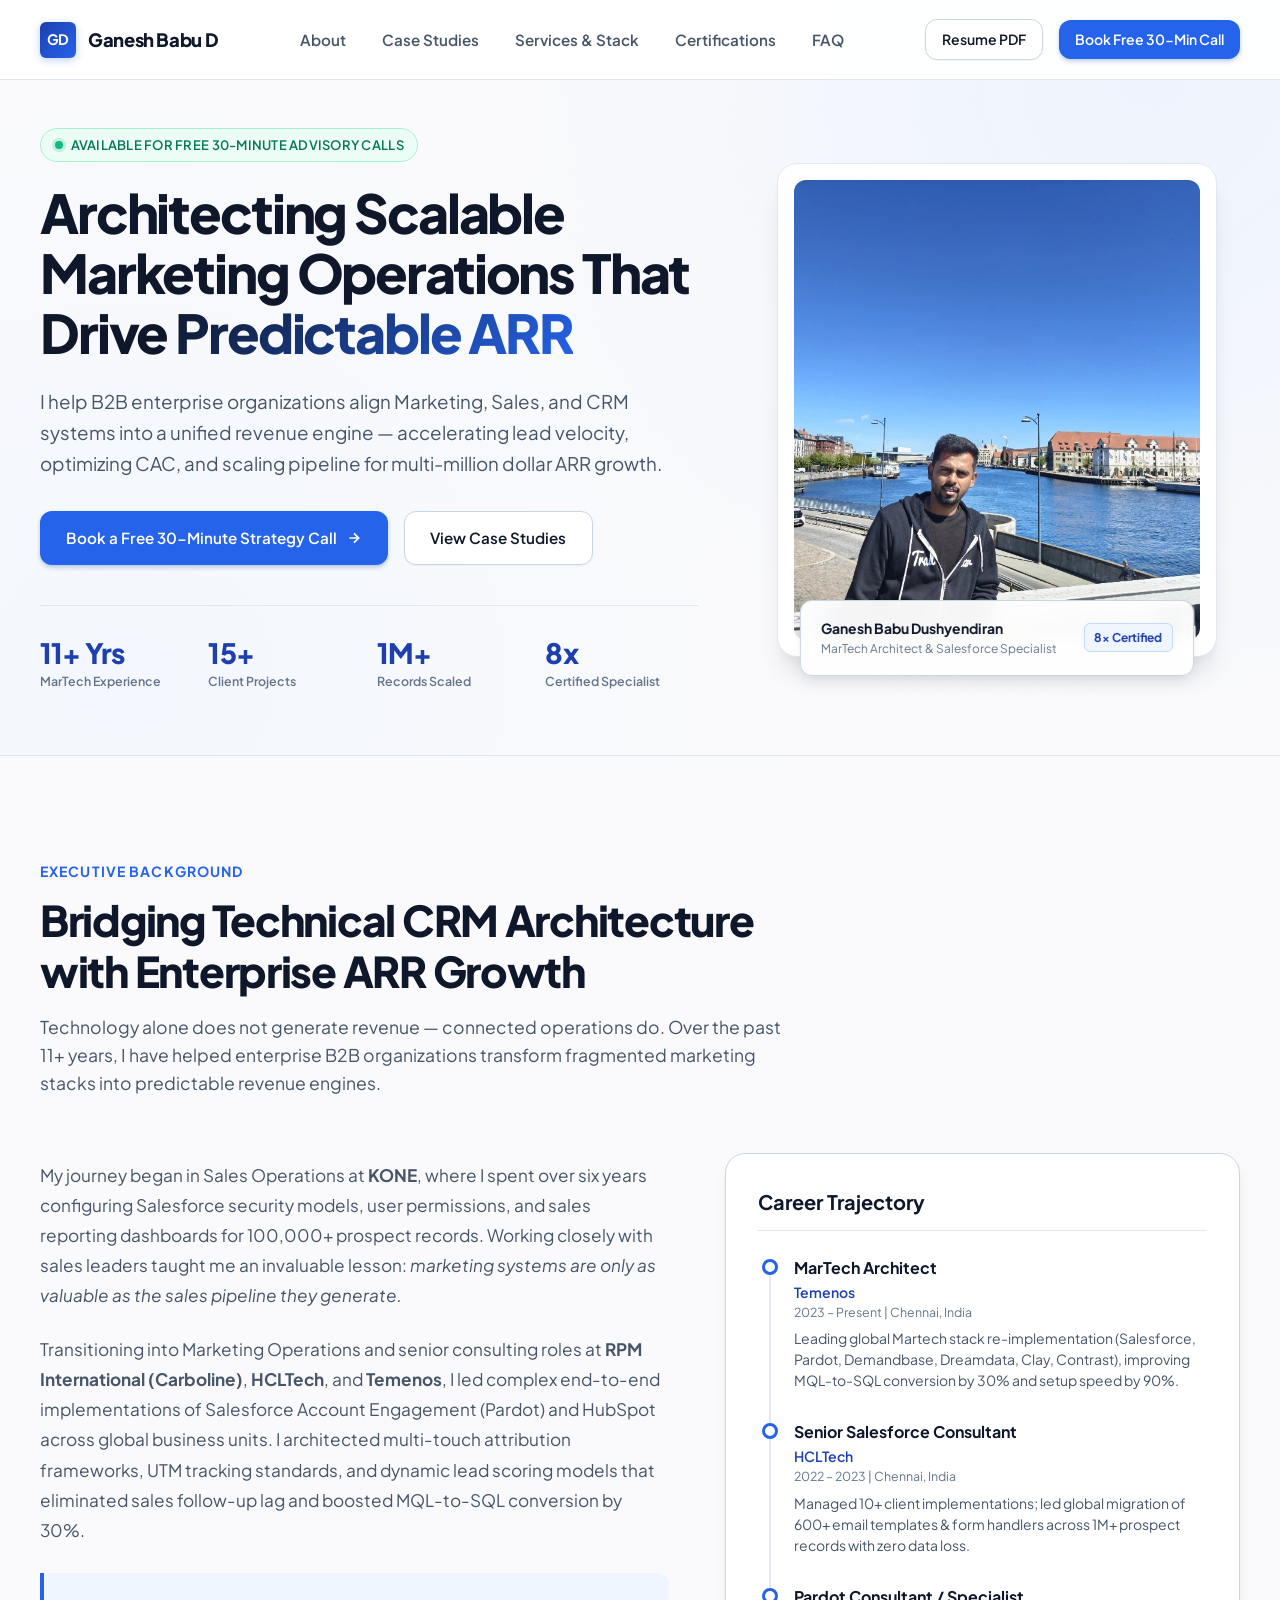
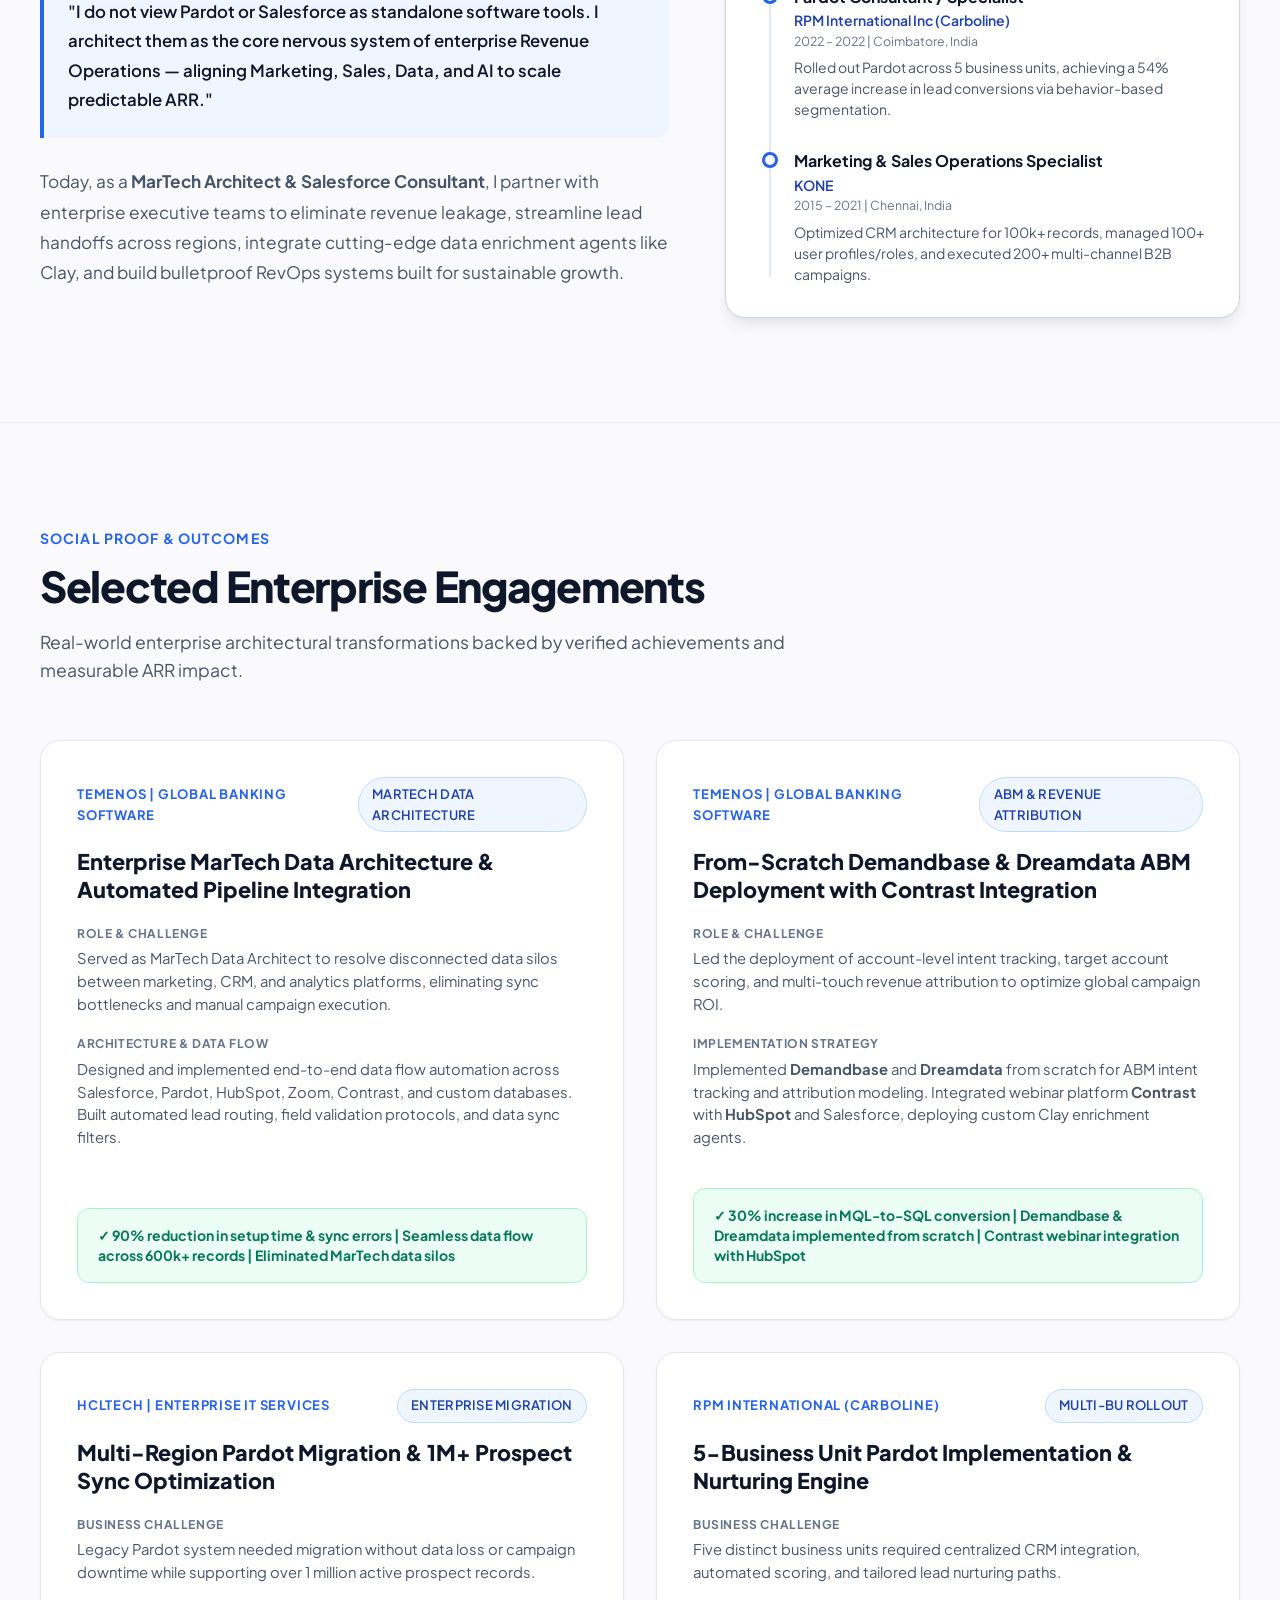
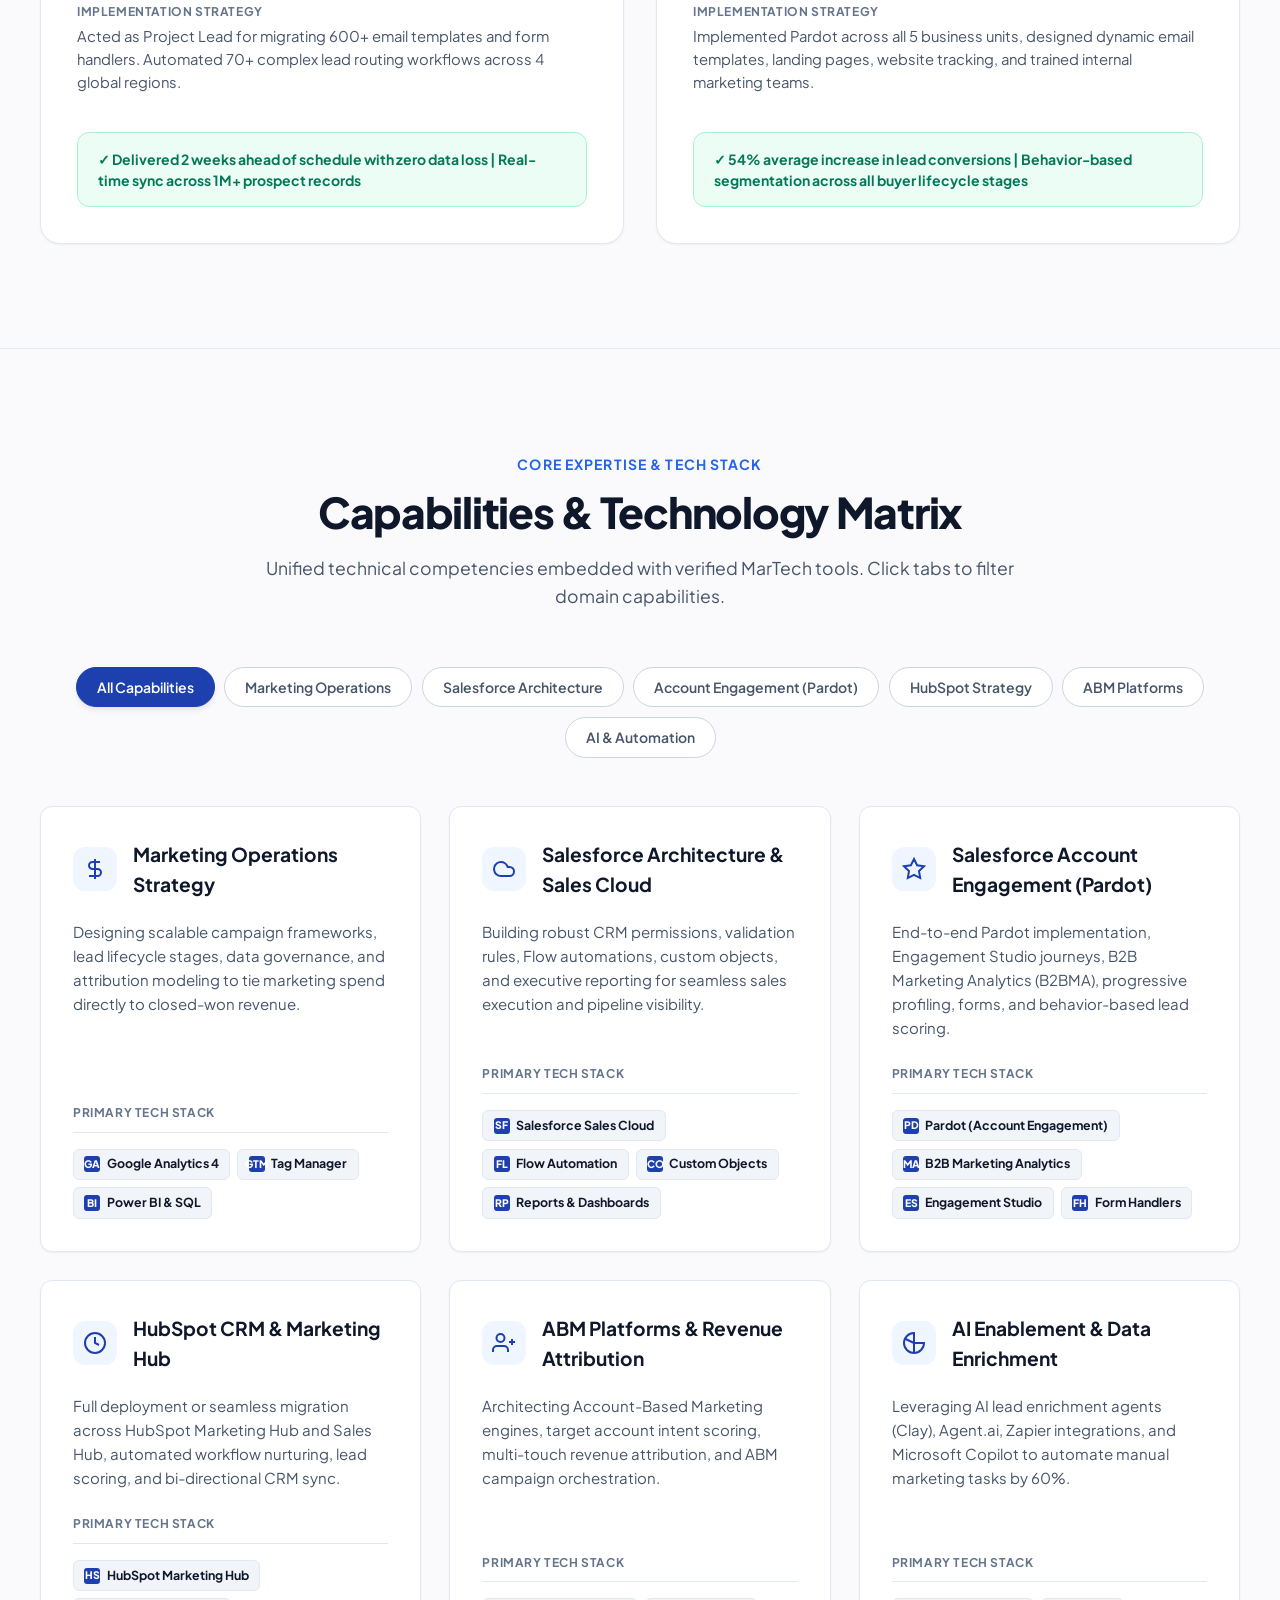
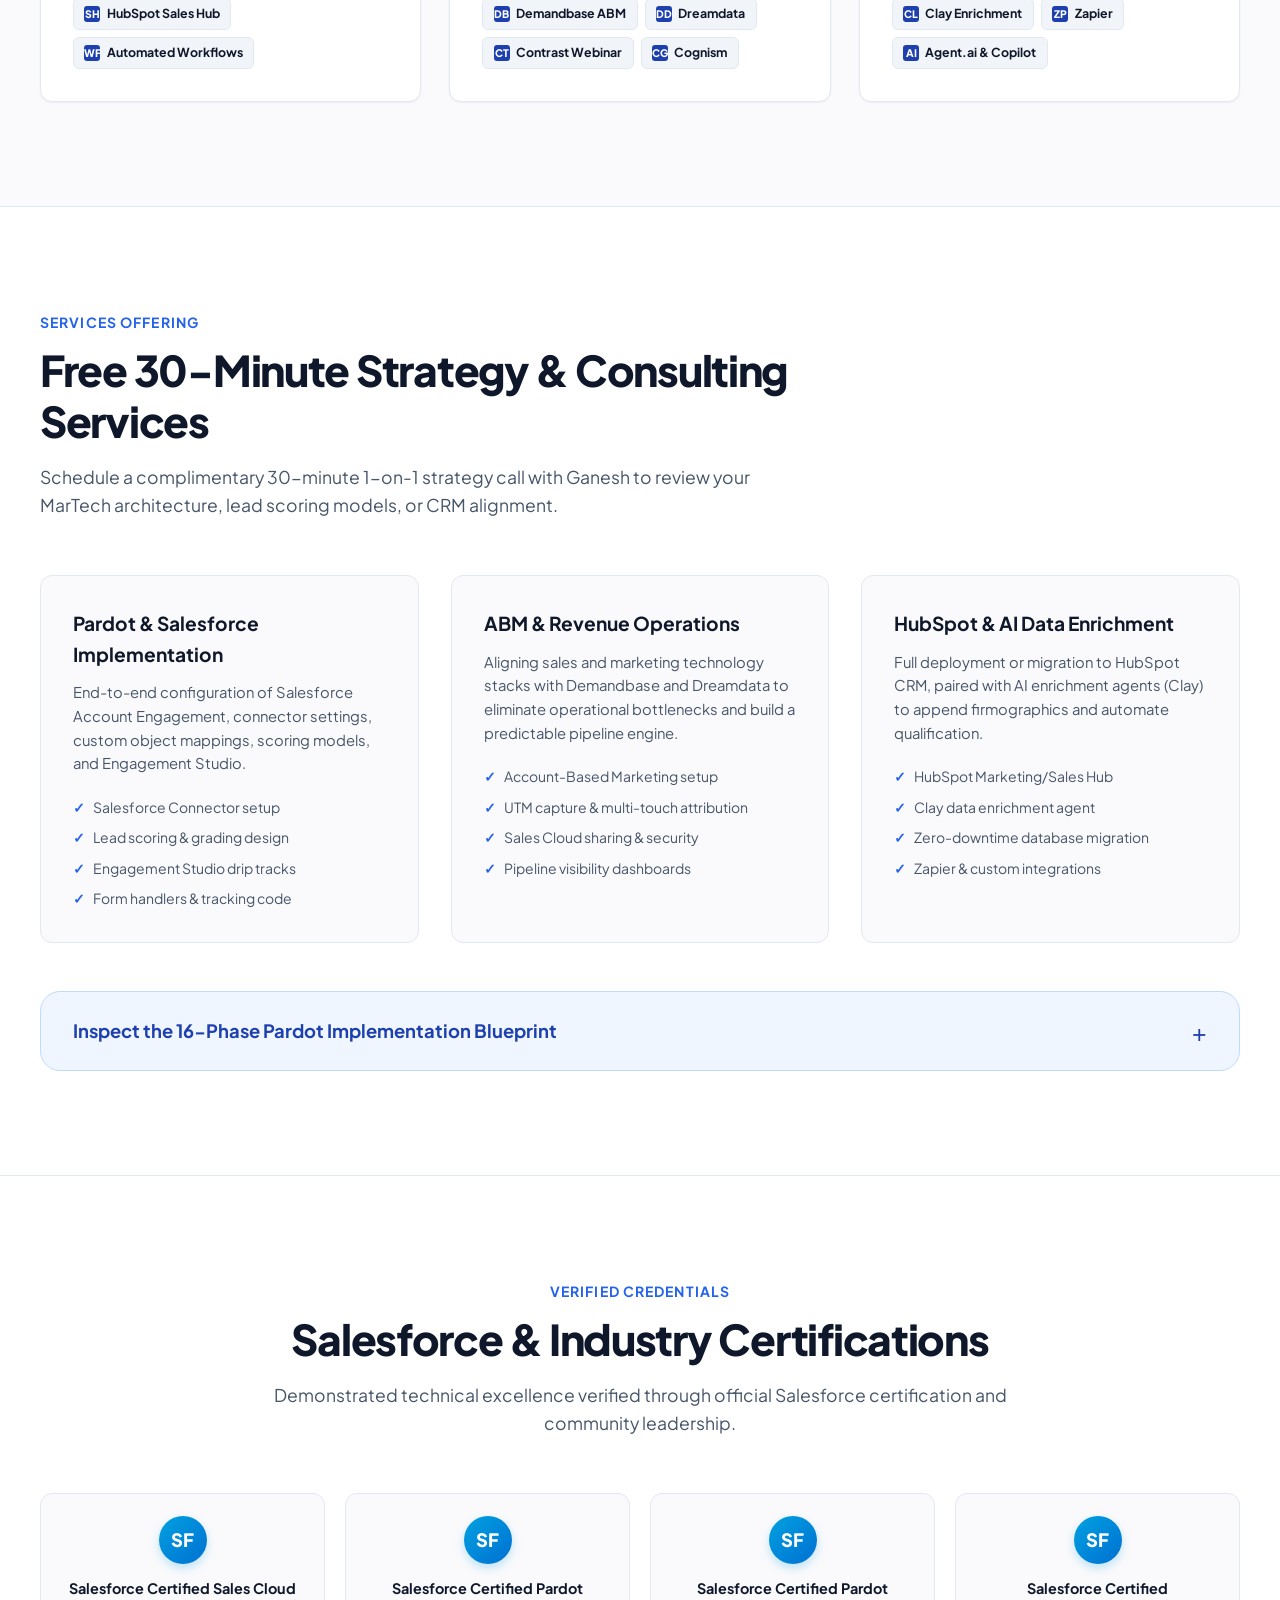
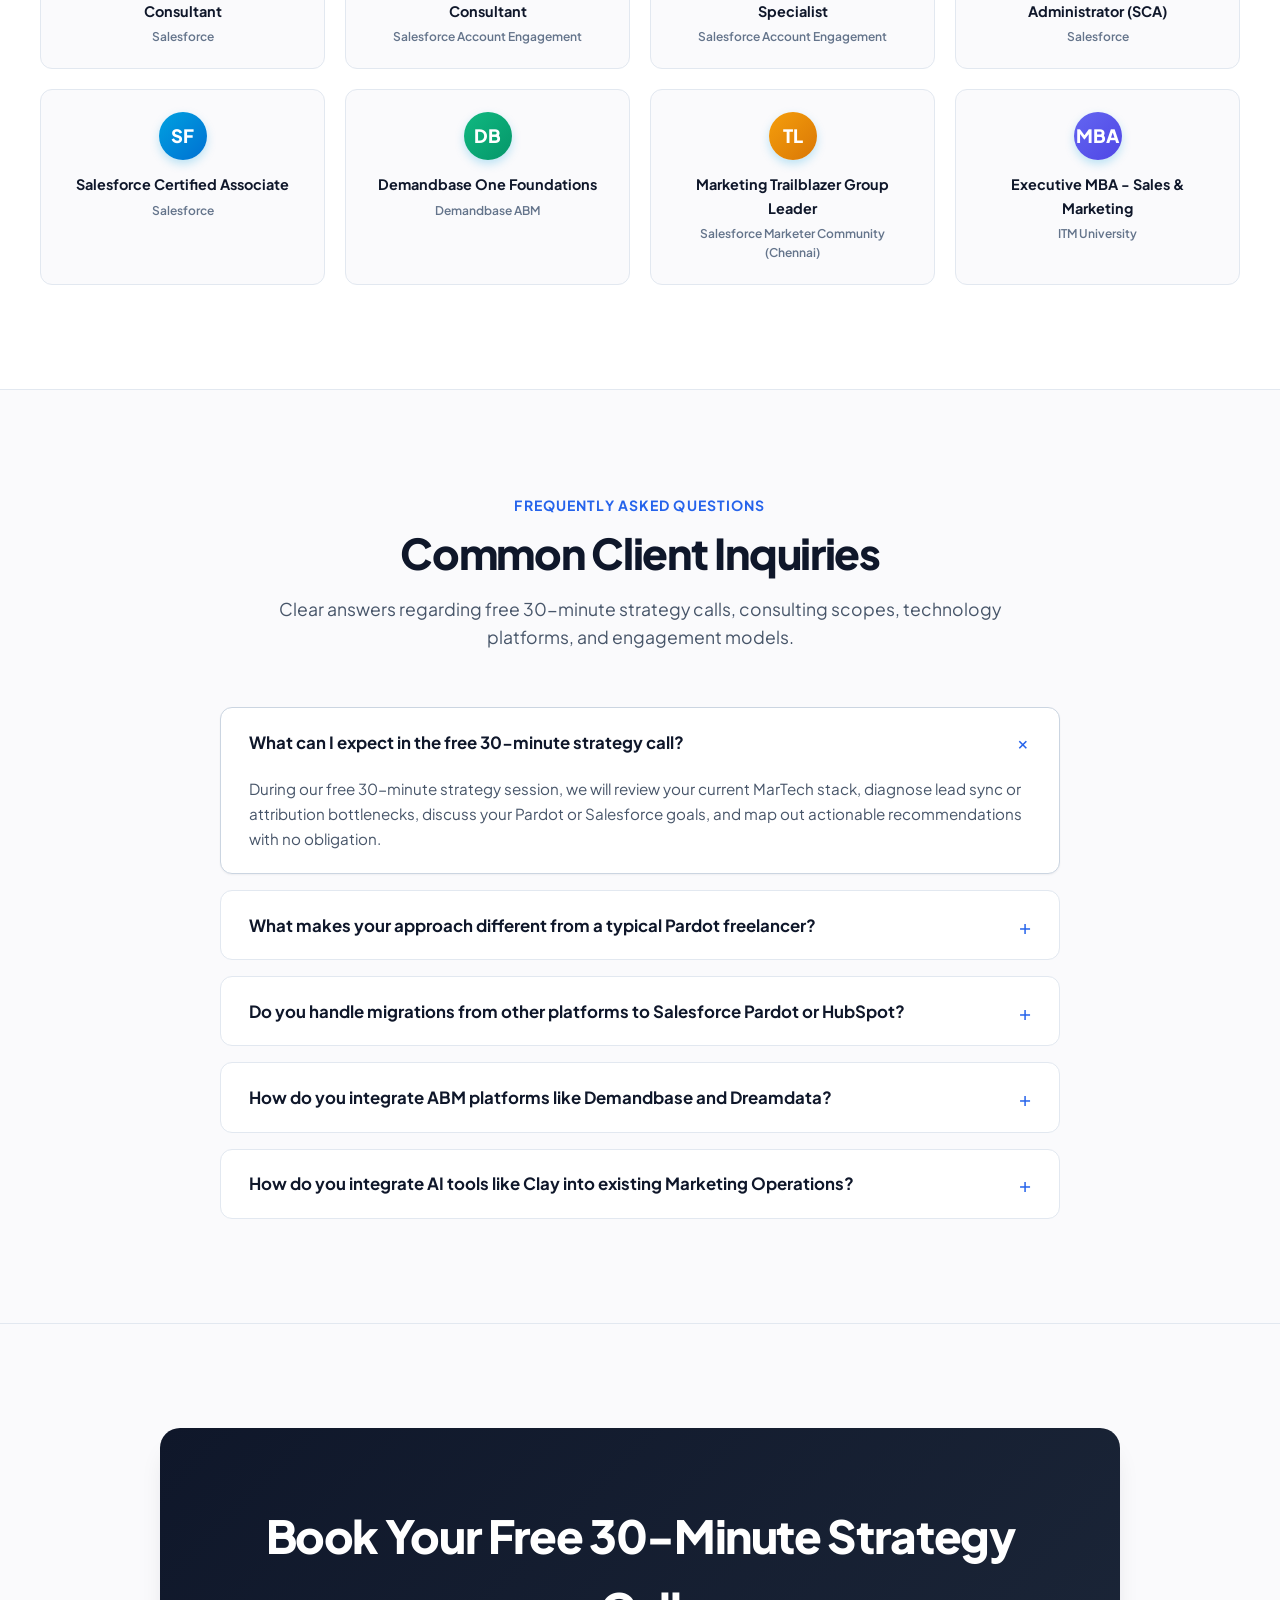
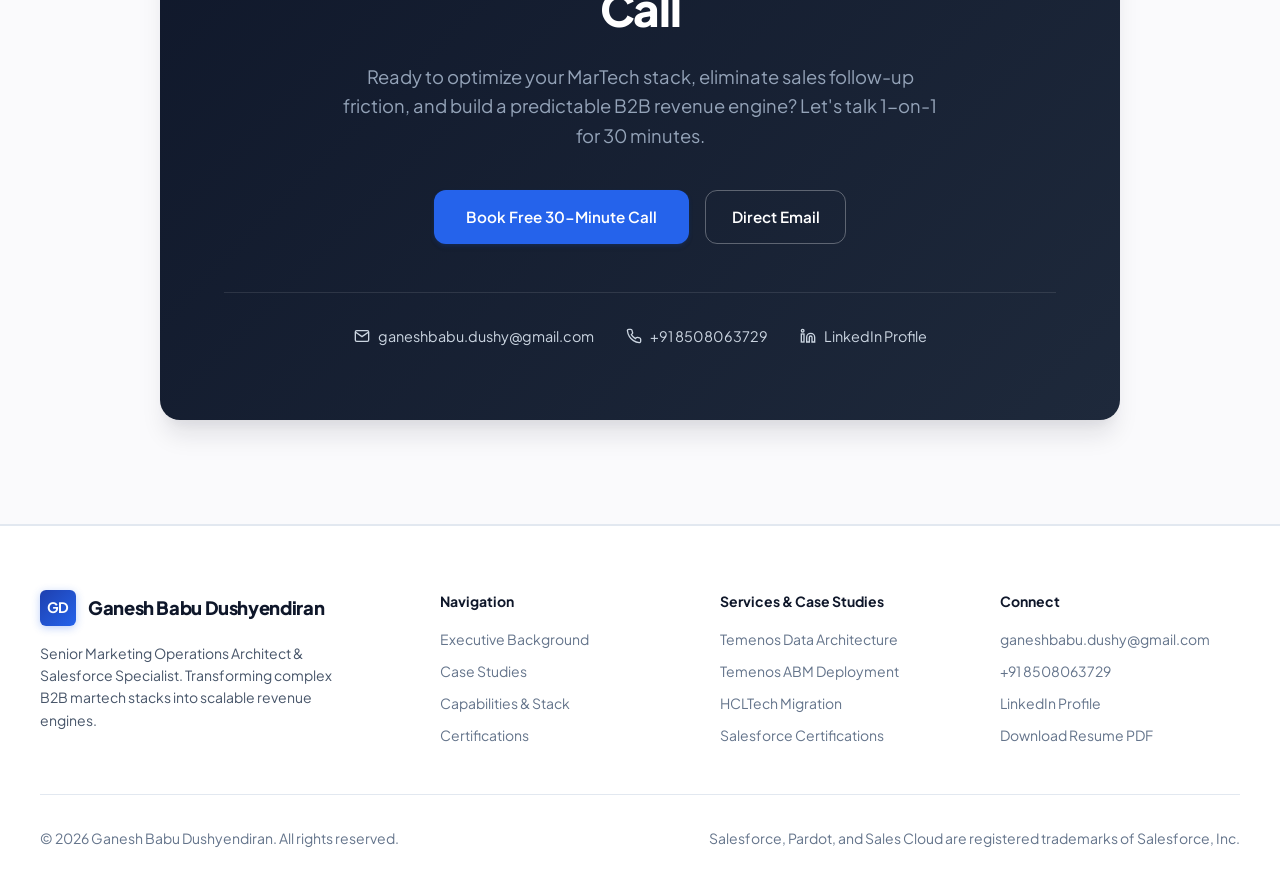
==== index.html @ 8c16e791 "Initial portfolio upload" ====
<!DOCTYPE html>
<html lang="en">
<head>
  <meta charset="UTF-8">
  <meta name="viewport" content="width=device-width, initial-scale=1.0">
  <title>Ganesh Babu Dushyendiran | Senior Marketing Operations Architect & Salesforce Consultant</title>
  <meta name="description" content="Personal portfolio of Ganesh Babu Dushyendiran - Senior Marketing Operations Architect with 11+ years experience in Salesforce, Pardot, HubSpot, Revenue Operations, ABM Platforms (Demandbase, Dreamdata), and AI-enabled workflows.">
  <meta name="keywords" content="Marketing Operations Architect, Salesforce Consultant, Pardot Consultant, Revenue Operations, Demandbase, Dreamdata, ABM Platforms, Contrast Webinar, HubSpot Consultant, MarTech Solution Architect, B2B Marketing Automation">
  <meta name="author" content="Ganesh Babu Dushyendiran">
  
  <!-- Open Graph / Social Media -->
  <meta property="og:title" content="Ganesh Babu Dushyendiran | Marketing Operations Architect">
  <meta property="og:description" content="Designing scalable marketing operations that drive revenue engine growth. Book a free 30-minute strategy call with an 8x certified Salesforce & MarTech consultant.">
  <meta property="og:type" content="website">
  <meta property="og:image" content="./Ganesh Image 1.png">
  
  <!-- Typography Fonts -->
  <link rel="preconnect" href="https://fonts.googleapis.com">
  <link rel="preconnect" href="https://fonts.gstatic.com" crossorigin>
  <link href="https://fonts.googleapis.com/css2?family=JetBrains+Mono:wght@400;500;700&family=Plus+Jakarta+Sans:wght@400;500;600;700;800&display=swap" rel="stylesheet">
  
  <!-- Custom Stylesheet -->
  <link rel="stylesheet" href="./styles.css">
  
  <!-- JSON-LD Structured Data for SEO -->
  <script type="application/ld+json">
  {
    "@context": "https://schema.org",
    "@type": "Person",
    "name": "Ganesh Babu Dushyendiran",
    "jobTitle": "Marketing Operations Architect & Salesforce Consultant",
    "url": "https://www.linkedin.com/in/ganesh-babu-d-6263b810a",
    "email": "ganeshbabu.dushy@gmail.com",
    "telephone": "+918508063729",
    "address": {
      "@type": "PostalAddress",
      "addressLocality": "Chennai",
      "addressCountry": "India"
    },
    "knowsAbout": [
      "Marketing Operations Strategy",
      "Salesforce Account Engagement",
      "Pardot Implementation",
      "HubSpot CRM",
      "ABM Platforms (Demandbase, Dreamdata)",
      "Contrast Webinar Integrations",
      "Lead Lifecycle Design",
      "Clay Data Enrichment",
      "Multi-Touch Attribution"
    ],
    "hasCredential": [
      "Salesforce Certified Sales Cloud Consultant",
      "Salesforce Certified Pardot Consultant",
      "Salesforce Certified Pardot Specialist",
      "Salesforce Certified Administrator",
      "Salesforce Certified Associate",
      "Demandbase One Foundations"
    ]
  }
  </script>
</head>
<body>

  <!-- ==========================================================================
       HEADER & NAVIGATION
       ========================================================================== -->
  <header class="navbar">
    <div class="container navbar-container">
      <a href="#hero" class="brand-logo">
        <div class="brand-icon">GD</div>
        <span>Ganesh Babu D</span>
      </a>
      
      <ul class="nav-links">
        <li><a href="#about" class="nav-link">About</a></li>
        <li><a href="#projects" class="nav-link">Case Studies</a></li>
        <li><a href="#expertise" class="nav-link">Services & Stack</a></li>
        <li><a href="#certifications" class="nav-link">Certifications</a></li>
        <li><a href="#faq" class="nav-link">FAQ</a></li>
      </ul>

      <div class="nav-actions">
        <a href="./GaneshBabuDushyendiran_Resume.pdf" target="_blank" class="btn btn-secondary btn-sm">Resume PDF</a>
        <a href="#contact" class="btn btn-primary btn-sm open-modal">Book Free 30-Min Call</a>
        <button class="mobile-toggle" id="mobileToggle" aria-label="Toggle Navigation Menu">
          <span></span>
          <span></span>
          <span></span>
        </button>
      </div>
    </div>
  </header>

  <!-- Mobile Menu Drawer -->
  <div class="mobile-menu" id="mobileMenu">
    <a href="#about" class="nav-link">About</a>
    <a href="#projects" class="nav-link">Case Studies</a>
    <a href="#expertise" class="nav-link">Services & Stack</a>
    <a href="#certifications" class="nav-link">Certifications</a>
    <a href="#faq" class="nav-link">FAQ</a>
    <a href="./GaneshBabuDushyendiran_Resume.pdf" target="_blank" class="btn btn-secondary btn-sm">Download Resume</a>
    <a href="#contact" class="btn btn-primary btn-sm open-modal">Book Free 30-Min Call</a>
  </div>

  <!-- ==========================================================================
       1. HERO SECTION
       ========================================================================== -->
  <section class="hero-section" id="hero">
    <div class="container">
      <div class="hero-grid">
        <div class="hero-content">
          <div class="badge badge-success">
            <span class="status-dot"></span>
            Available for Free 30-Minute Advisory Calls
          </div>

          <h1 class="hero-title">
            Architecting Scalable Marketing Operations That Drive <span class="text-gradient">Predictable ARR</span>
          </h1>

          <p class="hero-lead">
            I help B2B enterprise organizations align Marketing, Sales, and CRM systems into a unified revenue engine — accelerating lead velocity, optimizing CAC, and scaling pipeline for multi-million dollar ARR growth.
          </p>

          <div class="hero-ctas">
            <button class="btn btn-primary open-modal">
              Book a Free 30-Minute Strategy Call
              <svg width="16" height="16" viewBox="0 0 24 24" fill="none" stroke="currentColor" stroke-width="2.5"><path d="M5 12h14M12 5l7 7-7 7"/></svg>
            </button>
            <a href="#projects" class="btn btn-secondary">
              View Case Studies
            </a>
          </div>

          <!-- Primary Consolidated Stat Bar -->
          <div class="hero-stats-bar">
            <div class="hero-stat-item">
              <span class="hero-stat-val">11+ Yrs</span>
              <span class="hero-stat-lbl">MarTech Experience</span>
            </div>
            <div class="hero-stat-item">
              <span class="hero-stat-val">15+</span>
              <span class="hero-stat-lbl">Client Projects</span>
            </div>
            <div class="hero-stat-item">
              <span class="hero-stat-val">1M+</span>
              <span class="hero-stat-lbl">Records Scaled</span>
            </div>
            <div class="hero-stat-item">
              <span class="hero-stat-val">8x</span>
              <span class="hero-stat-lbl">Certified Specialist</span>
            </div>
          </div>
        </div>

        <div class="hero-image-wrapper">
          <div class="hero-card">
            <div class="hero-img-box">
              <img src="./Ganesh Image 1.png" alt="Ganesh Babu Dushyendiran - Marketing Operations Architect">
            </div>
            <div class="hero-card-floating">
              <div class="floating-info">
                <span class="floating-title">Ganesh Babu Dushyendiran</span>
                <span class="floating-sub">MarTech Architect & Salesforce Specialist</span>
              </div>
              <span class="floating-badge">8x Certified</span>
            </div>
          </div>
        </div>
      </div>
    </div>
  </section>

  <!-- ==========================================================================
       2. EXECUTIVE BACKGROUND & TRAJECTORY (#about)
       ========================================================================== -->
  <section id="about">
    <div class="container">
      <div class="section-header">
        <span class="section-subtitle">Executive Background</span>
        <h2 class="section-title">Bridging Technical CRM Architecture with Enterprise ARR Growth</h2>
        <p class="section-description">
          Technology alone does not generate revenue — connected operations do. Over the past 11+ years, I have helped enterprise B2B organizations transform fragmented marketing stacks into predictable revenue engines.
        </p>
      </div>

      <div class="about-grid">
        <div class="narrative-content">
          <p>
            My journey began in Sales Operations at <strong>KONE</strong>, where I spent over six years configuring Salesforce security models, user permissions, and sales reporting dashboards for 100,000+ prospect records. Working closely with sales leaders taught me an invaluable lesson: <em>marketing systems are only as valuable as the sales pipeline they generate.</em>
          </p>

          <p>
            Transitioning into Marketing Operations and senior consulting roles at <strong>RPM International (Carboline)</strong>, <strong>HCLTech</strong>, and <strong>Temenos</strong>, I led complex end-to-end implementations of Salesforce Account Engagement (Pardot) and HubSpot across global business units. I architected multi-touch attribution frameworks, UTM tracking standards, and dynamic lead scoring models that eliminated sales follow-up lag and boosted MQL-to-SQL conversion by 30%.
          </p>

          <div class="narrative-quote">
            "I do not view Pardot or Salesforce as standalone software tools. I architect them as the core nervous system of enterprise Revenue Operations — aligning Marketing, Sales, Data, and AI to scale predictable ARR."
          </div>

          <p>
            Today, as a <strong>MarTech Architect & Salesforce Consultant</strong>, I partner with enterprise executive teams to eliminate revenue leakage, streamline lead handoffs across regions, integrate cutting-edge data enrichment agents like Clay, and build bulletproof RevOps systems built for sustainable growth.
          </p>
        </div>

        <div class="career-timeline-card">
          <h3 class="timeline-header">Career Trajectory</h3>
          <div class="timeline-list">
            <div class="timeline-item">
              <div class="timeline-dot"></div>
              <div class="timeline-role">MarTech Architect</div>
              <div class="timeline-company">Temenos</div>
              <div class="timeline-date">2023 – Present | Chennai, India</div>
              <div class="timeline-desc">Leading global Martech stack re-implementation (Salesforce, Pardot, Demandbase, Dreamdata, Clay, Contrast), improving MQL-to-SQL conversion by 30% and setup speed by 90%.</div>
            </div>

            <div class="timeline-item">
              <div class="timeline-dot"></div>
              <div class="timeline-role">Senior Salesforce Consultant</div>
              <div class="timeline-company">HCLTech</div>
              <div class="timeline-date">2022 – 2023 | Chennai, India</div>
              <div class="timeline-desc">Managed 10+ client implementations; led global migration of 600+ email templates & form handlers across 1M+ prospect records with zero data loss.</div>
            </div>

            <div class="timeline-item">
              <div class="timeline-dot"></div>
              <div class="timeline-role">Pardot Consultant / Specialist</div>
              <div class="timeline-company">RPM International Inc (Carboline)</div>
              <div class="timeline-date">2022 – 2022 | Coimbatore, India</div>
              <div class="timeline-desc">Rolled out Pardot across 5 business units, achieving a 54% average increase in lead conversions via behavior-based segmentation.</div>
            </div>

            <div class="timeline-item">
              <div class="timeline-dot"></div>
              <div class="timeline-role">Marketing & Sales Operations Specialist</div>
              <div class="timeline-company">KONE</div>
              <div class="timeline-date">2015 – 2021 | Chennai, India</div>
              <div class="timeline-desc">Optimized CRM architecture for 100k+ records, managed 100+ user profiles/roles, and executed 200+ multi-channel B2B campaigns.</div>
            </div>
          </div>
        </div>
      </div>
    </div>
  </section>

  <!-- ==========================================================================
       3. SELECTED ENTERPRISE ENGAGEMENTS (CASE STUDIES) (#projects)
       ========================================================================== -->
  <section id="projects">
    <div class="container">
      <div class="section-header">
        <span class="section-subtitle">Social Proof & Outcomes</span>
        <h2 class="section-title">Selected Enterprise Engagements</h2>
        <p class="section-description">
          Real-world enterprise architectural transformations backed by verified achievements and measurable ARR impact.
        </p>
      </div>

      <div class="projects-grid">
        <!-- Project 1: Temenos - Data Architect & Integration -->
        <div class="project-card">
          <div>
            <div class="project-meta">
              <span class="project-client">Temenos | Global Banking Software</span>
              <span class="badge badge-brand">MarTech Data Architecture</span>
            </div>
            <h3 class="project-title">Enterprise MarTech Data Architecture & Automated Pipeline Integration</h3>

            <div class="project-section-block">
              <div class="project-label">Role & Challenge</div>
              <p class="project-text">Served as MarTech Data Architect to resolve disconnected data silos between marketing, CRM, and analytics platforms, eliminating sync bottlenecks and manual campaign execution.</p>
            </div>

            <div class="project-section-block">
              <div class="project-label">Architecture & Data Flow</div>
              <p class="project-text">Designed and implemented end-to-end data flow automation across Salesforce, Pardot, HubSpot, Zoom, Contrast, and custom databases. Built automated lead routing, field validation protocols, and data sync filters.</p>
            </div>
          </div>

          <div class="project-outcome-box">
            <div class="project-outcome-text">✓ 90% reduction in setup time & sync errors | Seamless data flow across 600k+ records | Eliminated MarTech data silos</div>
          </div>
        </div>

        <!-- Project 2: Temenos - ABM & Revenue Attribution -->
        <div class="project-card">
          <div>
            <div class="project-meta">
              <span class="project-client">Temenos | Global Banking Software</span>
              <span class="badge badge-brand">ABM & Revenue Attribution</span>
            </div>
            <h3 class="project-title">From-Scratch Demandbase & Dreamdata ABM Deployment with Contrast Integration</h3>

            <div class="project-section-block">
              <div class="project-label">Role & Challenge</div>
              <p class="project-text">Led the deployment of account-level intent tracking, target account scoring, and multi-touch revenue attribution to optimize global campaign ROI.</p>
            </div>

            <div class="project-section-block">
              <div class="project-label">Implementation Strategy</div>
              <p class="project-text">Implemented <strong>Demandbase</strong> and <strong>Dreamdata</strong> from scratch for ABM intent tracking and attribution modeling. Integrated webinar platform <strong>Contrast</strong> with <strong>HubSpot</strong> and Salesforce, deploying custom Clay enrichment agents.</p>
            </div>
          </div>

          <div class="project-outcome-box">
            <div class="project-outcome-text">✓ 30% increase in MQL-to-SQL conversion | Demandbase & Dreamdata implemented from scratch | Contrast webinar integration with HubSpot</div>
          </div>
        </div>

        <!-- Project 3: HCLTech -->
        <div class="project-card">
          <div>
            <div class="project-meta">
              <span class="project-client">HCLTech | Enterprise IT Services</span>
              <span class="badge badge-brand">Enterprise Migration</span>
            </div>
            <h3 class="project-title">Multi-Region Pardot Migration & 1M+ Prospect Sync Optimization</h3>

            <div class="project-section-block">
              <div class="project-label">Business Challenge</div>
              <p class="project-text">Legacy Pardot system needed migration without data loss or campaign downtime while supporting over 1 million active prospect records.</p>
            </div>

            <div class="project-section-block">
              <div class="project-label">Implementation Strategy</div>
              <p class="project-text">Acted as Project Lead for migrating 600+ email templates and form handlers. Automated 70+ complex lead routing workflows across 4 global regions.</p>
            </div>
          </div>

          <div class="project-outcome-box">
            <div class="project-outcome-text">✓ Delivered 2 weeks ahead of schedule with zero data loss | Real-time sync across 1M+ prospect records</div>
          </div>
        </div>

        <!-- Project 4: RPM Carboline -->
        <div class="project-card">
          <div>
            <div class="project-meta">
              <span class="project-client">RPM International (Carboline)</span>
              <span class="badge badge-brand">Multi-BU Rollout</span>
            </div>
            <h3 class="project-title">5-Business Unit Pardot Implementation & Nurturing Engine</h3>

            <div class="project-section-block">
              <div class="project-label">Business Challenge</div>
              <p class="project-text">Five distinct business units required centralized CRM integration, automated scoring, and tailored lead nurturing paths.</p>
            </div>

            <div class="project-section-block">
              <div class="project-label">Implementation Strategy</div>
              <p class="project-text">Implemented Pardot across all 5 business units, designed dynamic email templates, landing pages, website tracking, and trained internal marketing teams.</p>
            </div>
          </div>

          <div class="project-outcome-box">
            <div class="project-outcome-text">✓ 54% average increase in lead conversions | Behavior-based segmentation across all buyer lifecycle stages</div>
          </div>
        </div>
      </div>
    </div>
  </section>

  <!-- ==========================================================================
       4. MERGED CAPABILITIES & TECH STACK (#expertise)
       ========================================================================== -->
  <section id="expertise">
    <div class="container">
      <div class="section-header center">
        <span class="section-subtitle">Core Expertise & Tech Stack</span>
        <h2 class="section-title">Capabilities & Technology Matrix</h2>
        <p class="section-description">
          Unified technical competencies embedded with verified MarTech tools. Click tabs to filter domain capabilities.
        </p>
      </div>

      <div class="expertise-tabs">
        <button class="tab-btn active" data-filter="all">All Capabilities</button>
        <button class="tab-btn" data-filter="mops">Marketing Operations</button>
        <button class="tab-btn" data-filter="salesforce">Salesforce Architecture</button>
        <button class="tab-btn" data-filter="pardot">Account Engagement (Pardot)</button>
        <button class="tab-btn" data-filter="hubspot">HubSpot Strategy</button>
        <button class="tab-btn" data-filter="abm">ABM Platforms</button>
        <button class="tab-btn" data-filter="ai">AI & Automation</button>
      </div>

      <div class="expertise-grid">
        <!-- Card 1: Marketing Operations -->
        <div class="expertise-card" data-category="mops">
          <div>
            <div class="expertise-card-header">
              <div class="expertise-icon">
                <svg width="24" height="24" viewBox="0 0 24 24" fill="none" stroke="currentColor" stroke-width="2"><path d="M12 2v20M17 5H9.5a3.5 3.5 0 0 0 0 7h5a3.5 3.5 0 0 1 0 7H6"/></svg>
              </div>
              <h3 class="expertise-card-title">Marketing Operations Strategy</h3>
            </div>
            <p class="expertise-card-desc">Designing scalable campaign frameworks, lead lifecycle stages, data governance, and attribution modeling to tie marketing spend directly to closed-won revenue.</p>
          </div>

          <div>
            <div class="embedded-tools-title">Primary Tech Stack</div>
            <div class="embedded-tools-list">
              <span class="tool-badge-pill"><span class="tool-pill-icon">GA</span> Google Analytics 4</span>
              <span class="tool-badge-pill"><span class="tool-pill-icon">GTM</span> Tag Manager</span>
              <span class="tool-badge-pill"><span class="tool-pill-icon">BI</span> Power BI & SQL</span>
            </div>
          </div>
        </div>

        <!-- Card 2: Salesforce Architecture -->
        <div class="expertise-card" data-category="salesforce">
          <div>
            <div class="expertise-card-header">
              <div class="expertise-icon">
                <svg width="24" height="24" viewBox="0 0 24 24" fill="none" stroke="currentColor" stroke-width="2"><path d="M17.5 19H9a7 7 0 1 1 6.71-9h1.79a4.5 4.5 0 1 1 0 9Z"/></svg>
              </div>
              <h3 class="expertise-card-title">Salesforce Architecture & Sales Cloud</h3>
            </div>
            <p class="expertise-card-desc">Building robust CRM permissions, validation rules, Flow automations, custom objects, and executive reporting for seamless sales execution and pipeline visibility.</p>
          </div>

          <div>
            <div class="embedded-tools-title">Primary Tech Stack</div>
            <div class="embedded-tools-list">
              <span class="tool-badge-pill"><span class="tool-pill-icon">SF</span> Salesforce Sales Cloud</span>
              <span class="tool-badge-pill"><span class="tool-pill-icon">FL</span> Flow Automation</span>
              <span class="tool-badge-pill"><span class="tool-pill-icon">CO</span> Custom Objects</span>
              <span class="tool-badge-pill"><span class="tool-pill-icon">RP</span> Reports & Dashboards</span>
            </div>
          </div>
        </div>

        <!-- Card 3: Pardot -->
        <div class="expertise-card" data-category="pardot">
          <div>
            <div class="expertise-card-header">
              <div class="expertise-icon">
                <svg width="24" height="24" viewBox="0 0 24 24" fill="none" stroke="currentColor" stroke-width="2"><polygon points="12 2 15.09 8.26 22 9.27 17 14.14 18.18 21.02 12 17.77 5.82 21.02 7 14.14 2 9.27 8.91 8.26 12 2"/></svg>
              </div>
              <h3 class="expertise-card-title">Salesforce Account Engagement (Pardot)</h3>
            </div>
            <p class="expertise-card-desc">End-to-end Pardot implementation, Engagement Studio journeys, B2B Marketing Analytics (B2BMA), progressive profiling, forms, and behavior-based lead scoring.</p>
          </div>

          <div>
            <div class="embedded-tools-title">Primary Tech Stack</div>
            <div class="embedded-tools-list">
              <span class="tool-badge-pill"><span class="tool-pill-icon">PD</span> Pardot (Account Engagement)</span>
              <span class="tool-badge-pill"><span class="tool-pill-icon">MA</span> B2B Marketing Analytics</span>
              <span class="tool-badge-pill"><span class="tool-pill-icon">ES</span> Engagement Studio</span>
              <span class="tool-badge-pill"><span class="tool-pill-icon">FH</span> Form Handlers</span>
            </div>
          </div>
        </div>

        <!-- Card 4: HubSpot -->
        <div class="expertise-card" data-category="hubspot">
          <div>
            <div class="expertise-card-header">
              <div class="expertise-icon">
                <svg width="24" height="24" viewBox="0 0 24 24" fill="none" stroke="currentColor" stroke-width="2"><circle cx="12" cy="12" r="10"/><path d="M12 6v6l4 2"/></svg>
              </div>
              <h3 class="expertise-card-title">HubSpot CRM & Marketing Hub</h3>
            </div>
            <p class="expertise-card-desc">Full deployment or seamless migration across HubSpot Marketing Hub and Sales Hub, automated workflow nurturing, lead scoring, and bi-directional CRM sync.</p>
          </div>

          <div>
            <div class="embedded-tools-title">Primary Tech Stack</div>
            <div class="embedded-tools-list">
              <span class="tool-badge-pill"><span class="tool-pill-icon">HS</span> HubSpot Marketing Hub</span>
              <span class="tool-badge-pill"><span class="tool-pill-icon">SH</span> HubSpot Sales Hub</span>
              <span class="tool-badge-pill"><span class="tool-pill-icon">WF</span> Automated Workflows</span>
            </div>
          </div>
        </div>

        <!-- Card 5: ABM Platforms (Demandbase & Dreamdata) -->
        <div class="expertise-card" data-category="abm">
          <div>
            <div class="expertise-card-header">
              <div class="expertise-icon">
                <svg width="24" height="24" viewBox="0 0 24 24" fill="none" stroke="currentColor" stroke-width="2"><path d="M16 21v-2a4 4 0 0 0-4-4H5a4 4 0 0 0-4 4v2"/><circle cx="8.5" cy="7" r="4"/><line x1="20" y1="8" x2="20" y2="14"/><line x1="23" y1="11" x2="17" y2="11"/></svg>
              </div>
              <h3 class="expertise-card-title">ABM Platforms & Revenue Attribution</h3>
            </div>
            <p class="expertise-card-desc">Architecting Account-Based Marketing engines, target account intent scoring, multi-touch revenue attribution, and ABM campaign orchestration.</p>
          </div>

          <div>
            <div class="embedded-tools-title">Primary Tech Stack</div>
            <div class="embedded-tools-list">
              <span class="tool-badge-pill"><span class="tool-pill-icon">DB</span> Demandbase ABM</span>
              <span class="tool-badge-pill"><span class="tool-pill-icon">DD</span> Dreamdata</span>
              <span class="tool-badge-pill"><span class="tool-pill-icon">CT</span> Contrast Webinar</span>
              <span class="tool-badge-pill"><span class="tool-pill-icon">CG</span> Cognism</span>
            </div>
          </div>
        </div>

        <!-- Card 6: AI & Automation -->
        <div class="expertise-card" data-category="ai">
          <div>
            <div class="expertise-card-header">
              <div class="expertise-icon">
                <svg width="24" height="24" viewBox="0 0 24 24" fill="none" stroke="currentColor" stroke-width="2"><path d="M12 2a10 10 0 1 0 10 10H12V2z"/><path d="M12 12L2.5 7.5"/><path d="M12 12v9.5"/></svg>
              </div>
              <h3 class="expertise-card-title">AI Enablement & Data Enrichment</h3>
            </div>
            <p class="expertise-card-desc">Leveraging AI lead enrichment agents (Clay), Agent.ai, Zapier integrations, and Microsoft Copilot to automate manual marketing tasks by 60%.</p>
          </div>

          <div>
            <div class="embedded-tools-title">Primary Tech Stack</div>
            <div class="embedded-tools-list">
              <span class="tool-badge-pill"><span class="tool-pill-icon">CL</span> Clay Enrichment</span>
              <span class="tool-badge-pill"><span class="tool-pill-icon">ZP</span> Zapier</span>
              <span class="tool-badge-pill"><span class="tool-pill-icon">AI</span> Agent.ai & Copilot</span>
            </div>
          </div>
        </div>
      </div>
    </div>
  </section>

  <!-- ==========================================================================
       5. REVOPS SERVICES & BLUEPRINT (#services)
       ========================================================================== -->
  <section class="services-section" id="services">
    <div class="container">
      <div class="section-header">
        <span class="section-subtitle">Services Offering</span>
        <h2 class="section-title">Free 30-Minute Strategy & Consulting Services</h2>
        <p class="section-description">
          Schedule a complimentary 30-minute 1-on-1 strategy call with Ganesh to review your MarTech architecture, lead scoring models, or CRM alignment.
        </p>
      </div>

      <div class="services-grid-wrapper">
        <div class="service-box">
          <h3 class="service-box-title">Pardot & Salesforce Implementation</h3>
          <p class="service-box-desc">End-to-end configuration of Salesforce Account Engagement, connector settings, custom object mappings, scoring models, and Engagement Studio.</p>
          <ul class="service-box-list">
            <li>Salesforce Connector setup</li>
            <li>Lead scoring & grading design</li>
            <li>Engagement Studio drip tracks</li>
            <li>Form handlers & tracking code</li>
          </ul>
        </div>

        <div class="service-box">
          <h3 class="service-box-title">ABM & Revenue Operations</h3>
          <p class="service-box-desc">Aligning sales and marketing technology stacks with Demandbase and Dreamdata to eliminate operational bottlenecks and build a predictable pipeline engine.</p>
          <ul class="service-box-list">
            <li>Account-Based Marketing setup</li>
            <li>UTM capture & multi-touch attribution</li>
            <li>Sales Cloud sharing & security</li>
            <li>Pipeline visibility dashboards</li>
          </ul>
        </div>

        <div class="service-box">
          <h3 class="service-box-title">HubSpot & AI Data Enrichment</h3>
          <p class="service-box-desc">Full deployment or migration to HubSpot CRM, paired with AI enrichment agents (Clay) to append firmographics and automate qualification.</p>
          <ul class="service-box-list">
            <li>HubSpot Marketing/Sales Hub</li>
            <li>Clay data enrichment agent</li>
            <li>Zero-downtime database migration</li>
            <li>Zapier & custom integrations</li>
          </ul>
        </div>
      </div>

      <!-- Collapsible 16-Phase Pardot Blueprint Drawer -->
      <div class="blueprint-accordion-box">
        <button class="blueprint-toggle-btn" id="blueprintToggleBtn">
          <span>Inspect the 16-Phase Pardot Implementation Blueprint</span>
          <span class="toggle-icon" style="font-size: 1.5rem; font-weight: 400;">+</span>
        </button>

        <div class="blueprint-content-drawer" id="blueprintDrawer">
          <div class="pardot-impl-grid">
            <div class="phase-card">
              <span class="phase-number">Phase 01</span>
              <h4 class="phase-title">Discovery & Business Requirements</h4>
              <p class="phase-desc">Stakeholder interviews mapping business workflows and buyer journeys.</p>
            </div>
            <div class="phase-card">
              <span class="phase-number">Phase 02</span>
              <h4 class="phase-title">Architecture Blueprint</h4>
              <p class="phase-desc">Designing record sync filters, custom field mappings, and domain authentication.</p>
            </div>
            <div class="phase-card">
              <span class="phase-number">Phase 03</span>
              <h4 class="phase-title">Salesforce CRM Integration</h4>
              <p class="phase-desc">Configuring Salesforce Connector, user sync, and page layout components.</p>
            </div>
            <div class="phase-card">
              <span class="phase-number">Phase 04</span>
              <h4 class="phase-title">Data Hygiene & Migration</h4>
              <p class="phase-desc">De-duplicating databases, scrubbing inactive leads, and batch importing.</p>
            </div>
            <div class="phase-card">
              <span class="phase-number">Phase 05</span>
              <h4 class="phase-title">Connected Campaigns</h4>
              <p class="phase-desc">Structuring campaign hierarchies for multi-touch attribution visibility.</p>
            </div>
            <div class="phase-card">
              <span class="phase-number">Phase 06</span>
              <h4 class="phase-title">Lead Scoring & Grading</h4>
              <p class="phase-desc">Establishing custom scoring rules and ideal buyer profile grading criteria.</p>
            </div>
            <div class="phase-card">
              <span class="phase-number">Phase 07</span>
              <h4 class="phase-title">Engagement Studio</h4>
              <p class="phase-desc">Building automated drip campaigns and re-engagement tracks.</p>
            </div>
            <div class="phase-card">
              <span class="phase-number">Phase 08</span>
              <h4 class="phase-title">Automation Rules</h4>
              <p class="phase-desc">Setting up segmentation rules, completion actions, and automated list logic.</p>
            </div>
            <div class="phase-card">
              <span class="phase-number">Phase 09</span>
              <h4 class="phase-title">Landing Pages & Templates</h4>
              <p class="phase-desc">Developing responsive email templates and branded landing pages.</p>
            </div>
            <div class="phase-card">
              <span class="phase-number">Phase 10</span>
              <h4 class="phase-title">Forms & External Handlers</h4>
              <p class="phase-desc">Configuring Pardot forms, form handlers, and website tracking scripts.</p>
            </div>
            <div class="phase-card">
              <span class="phase-number">Phase 11</span>
              <h4 class="phase-title">Progressive Profiling</h4>
              <p class="phase-desc">Implementing dynamic form fields to capture prospect data over time.</p>
            </div>
            <div class="phase-card">
              <span class="phase-number">Phase 12</span>
              <h4 class="phase-title">B2B Marketing Analytics</h4>
              <p class="phase-desc">Configuring B2BMA apps, Tableau CRM dashboards, and attribution reports.</p>
            </div>
            <div class="phase-card">
              <span class="phase-number">Phase 13</span>
              <h4 class="phase-title">User Enablement</h4>
              <p class="phase-desc">Conducting interactive workshops and writing custom SOP documentation.</p>
            </div>
            <div class="phase-card">
              <span class="phase-number">Phase 14</span>
              <h4 class="phase-title">Managed Go-Live</h4>
              <p class="phase-desc">Executing production deployment with real-time sync monitoring.</p>
            </div>
            <div class="phase-card">
              <span class="phase-number">Phase 15</span>
              <h4 class="phase-title">Governance & SLAs</h4>
              <p class="phase-desc">Enforcing data hygiene protocols and privacy compliance (GDPR/CCPA).</p>
            </div>
            <div class="phase-card">
              <span class="phase-number">Phase 16</span>
              <h4 class="phase-title">Continuous Optimization</h4>
              <p class="phase-desc">Quarterly campaign audits, A/B testing iterations, and ongoing enhancements.</p>
            </div>
          </div>
        </div>
      </div>
    </div>
  </section>

  <!-- ==========================================================================
       6. CERTIFICATIONS & BADGES (#certifications)
       ========================================================================== -->
  <section class="cert-section" id="certifications">
    <div class="container">
      <div class="section-header center">
        <span class="section-subtitle">Verified Credentials</span>
        <h2 class="section-title">Salesforce & Industry Certifications</h2>
        <p class="section-description">
          Demonstrated technical excellence verified through official Salesforce certification and community leadership.
        </p>
      </div>

      <div class="cert-grid">
        <div class="cert-card">
          <div class="cert-badge-icon">SF</div>
          <h3 class="cert-title">Salesforce Certified Sales Cloud Consultant</h3>
          <span class="cert-issuer">Salesforce</span>
        </div>

        <div class="cert-card">
          <div class="cert-badge-icon">SF</div>
          <h3 class="cert-title">Salesforce Certified Pardot Consultant</h3>
          <span class="cert-issuer">Salesforce Account Engagement</span>
        </div>

        <div class="cert-card">
          <div class="cert-badge-icon">SF</div>
          <h3 class="cert-title">Salesforce Certified Pardot Specialist</h3>
          <span class="cert-issuer">Salesforce Account Engagement</span>
        </div>

        <div class="cert-card">
          <div class="cert-badge-icon">SF</div>
          <h3 class="cert-title">Salesforce Certified Administrator (SCA)</h3>
          <span class="cert-issuer">Salesforce</span>
        </div>

        <div class="cert-card">
          <div class="cert-badge-icon">SF</div>
          <h3 class="cert-title">Salesforce Certified Associate</h3>
          <span class="cert-issuer">Salesforce</span>
        </div>

        <div class="cert-card">
          <div class="cert-badge-icon" style="background: linear-gradient(135deg, #10B981, #059669);">DB</div>
          <h3 class="cert-title">Demandbase One Foundations</h3>
          <span class="cert-issuer">Demandbase ABM</span>
        </div>

        <div class="cert-card">
          <div class="cert-badge-icon" style="background: linear-gradient(135deg, #F59E0B, #D97706);">TL</div>
          <h3 class="cert-title">Marketing Trailblazer Group Leader</h3>
          <span class="cert-issuer">Salesforce Marketer Community (Chennai)</span>
        </div>

        <div class="cert-card">
          <div class="cert-badge-icon" style="background: linear-gradient(135deg, #6366F1, #4F46E5);">MBA</div>
          <h3 class="cert-title">Executive MBA - Sales & Marketing</h3>
          <span class="cert-issuer">ITM University</span>
        </div>
      </div>
    </div>
  </section>

  <!-- ==========================================================================
       7. CLIENT FAQ ACCORDION (#faq)
       ========================================================================== -->
  <section id="faq">
    <div class="container">
      <div class="section-header center">
        <span class="section-subtitle">Frequently Asked Questions</span>
        <h2 class="section-title">Common Client Inquiries</h2>
        <p class="section-description">
          Clear answers regarding free 30-minute strategy calls, consulting scopes, technology platforms, and engagement models.
        </p>
      </div>

      <div class="faq-accordion">
        <div class="faq-item active">
          <button class="faq-trigger">
            <span>What can I expect in the free 30-minute strategy call?</span>
            <span class="faq-icon">+</span>
          </button>
          <div class="faq-content">
            During our free 30-minute strategy session, we will review your current MarTech stack, diagnose lead sync or attribution bottlenecks, discuss your Pardot or Salesforce goals, and map out actionable recommendations with no obligation.
          </div>
        </div>

        <div class="faq-item">
          <button class="faq-trigger">
            <span>What makes your approach different from a typical Pardot freelancer?</span>
            <span class="faq-icon">+</span>
          </button>
          <div class="faq-content">
            I approach marketing technology as a Senior MarTech Architect rather than a tactical platform admin. With an Executive MBA and 11+ years of experience across global enterprises (Temenos, HCLTech, KONE), I align Pardot and Salesforce directly with business revenue targets, lead lifecycle SLAs, and closed-loop multi-touch attribution.
          </div>
        </div>

        <div class="faq-item">
          <button class="faq-trigger">
            <span>Do you handle migrations from other platforms to Salesforce Pardot or HubSpot?</span>
            <span class="faq-icon">+</span>
          </button>
          <div class="faq-content">
            Yes. I have led enterprise-scale migration projects involving over 600+ email templates, form handlers, and 1,000,000+ prospect records with zero data loss and zero business disruption.
          </div>
        </div>

        <div class="faq-item">
          <button class="faq-trigger">
            <span>How do you integrate ABM platforms like Demandbase and Dreamdata?</span>
            <span class="faq-icon">+</span>
          </button>
          <div class="faq-content">
            I design account-based marketing workflows connecting Demandbase intent data and Dreamdata multi-touch attribution with Salesforce Pardot, enabling sales teams to prioritize high-intent target accounts.
          </div>
        </div>

        <div class="faq-item">
          <button class="faq-trigger">
            <span>How do you integrate AI tools like Clay into existing Marketing Operations?</span>
            <span class="faq-icon">+</span>
          </button>
          <div class="faq-content">
            I design custom data enrichment workflows using Clay and Agent.ai to automatically append firmographic data, verify contact details, and trigger personalized Pardot/HubSpot engagement sequences before sales handoff.
          </div>
        </div>
      </div>
    </div>
  </section>

  <!-- ==========================================================================
       8. CONTACT & DISCOVERY CALL MODAL (#contact)
       ========================================================================== -->
  <section id="contact">
    <div class="container">
      <div class="contact-card">
        <h2 class="contact-title">Book Your Free 30-Minute Strategy Call</h2>
        <p class="contact-subtitle">
          Ready to optimize your MarTech stack, eliminate sales follow-up friction, and build a predictable B2B revenue engine? Let's talk 1-on-1 for 30 minutes.
        </p>

        <div class="contact-actions">
          <button class="btn btn-primary open-modal" style="background-color: var(--brand-accent); padding: 1rem 2rem;">
            Book Free 30-Minute Call
          </button>
          <a href="mailto:ganeshbabu.dushy@gmail.com" class="btn btn-outline" style="color: #FFFFFF; border-color: rgba(255,255,255,0.3);">
            Direct Email
          </a>
        </div>

        <div class="contact-info-strip">
          <div class="contact-info-item">
            <svg width="16" height="16" viewBox="0 0 24 24" fill="none" stroke="currentColor" stroke-width="2"><path d="M4 4h16c1.1 0 2 .9 2 2v12c0 1.1-.9 2-2 2H4c-1.1 0-2-.9-2-2V6c0-1.1.9-2 2-2z"/><polyline points="22,6 12,13 2,6"/></svg>
            <span>ganeshbabu.dushy@gmail.com</span>
          </div>
          <div class="contact-info-item">
            <svg width="16" height="16" viewBox="0 0 24 24" fill="none" stroke="currentColor" stroke-width="2"><path d="M22 16.92v3a2 2 0 0 1-2.18 2 19.79 19.79 0 0 1-8.63-3.07 19.5 19.5 0 0 1-6-6 19.79 19.79 0 0 1-3.07-8.67A2 2 0 0 1 4.11 2h3a2 2 0 0 1 2 1.72 12.84 12.84 0 0 0 .7 2.81 2 2 0 0 1-.45 2.11L8.09 9.91a16 16 0 0 0 6 6l1.27-1.27a2 2 0 0 1 2.11-.45 12.84 12.84 0 0 0 2.81.7A2 2 0 0 1 22 16.92z"/></svg>
            <span>+91 8508063729</span>
          </div>
          <div class="contact-info-item">
            <svg width="16" height="16" viewBox="0 0 24 24" fill="none" stroke="currentColor" stroke-width="2"><path d="M16 8a6 6 0 0 1 6 6v7h-4v-7a2 2 0 0 0-2-2 2 2 0 0 0-2 2v7h-4v-7a6 6 0 0 1 6-6z"/><rect x="2" y="9" width="4" height="12"/><circle cx="4" cy="4" r="2"/></svg>
            <span>LinkedIn Profile</span>
          </div>
        </div>
      </div>
    </div>
  </section>

  <!-- DISCOVERY CALL MODAL -->
  <div class="modal-overlay" id="discoveryModal">
    <div class="modal-box">
      <span class="modal-close" id="closeModal">&times;</span>
      <h3 class="modal-title">Book a Free 30-Minute Strategy Call</h3>
      <p class="modal-sub">Schedule a complimentary 30-minute 1-on-1 consultation with Ganesh to review your MarTech & RevOps architecture.</p>

      <form id="discoveryForm">
        <div class="form-group">
          <label class="form-label" for="fullName">Your Full Name</label>
          <input type="text" id="fullName" class="form-input" placeholder="e.g. Sarah Jenkins" required>
        </div>

        <div class="form-group">
          <label class="form-label" for="workEmail">Work Email</label>
          <input type="email" id="workEmail" class="form-input" placeholder="e.g. sarah@company.com" required>
        </div>

        <div class="form-group">
          <label class="form-label" for="companyName">Company & Team Size</label>
          <input type="text" id="companyName" class="form-input" placeholder="e.g. Acme Corp (100-500 employees)" required>
        </div>

        <div class="form-group">
          <label class="form-label" for="serviceInterest">Primary Discussion Topic</label>
          <select id="serviceInterest" class="form-select" required>
            <option value="pardot">Salesforce Pardot Implementation / Migration</option>
            <option value="abm">ABM Platforms (Demandbase & Dreamdata Setup)</option>
            <option value="revops">Revenue Operations & Lead Lifecycle Design</option>
            <option value="salesforce">Salesforce Sales Cloud Architecture</option>
            <option value="hubspot">HubSpot CRM & Automation Setup</option>
            <option value="ai">AI Enablement & Data Enrichment (Clay)</option>
            <option value="audit">MarTech Stack Audit & Sync Optimization</option>
          </select>
        </div>

        <div class="form-group">
          <label class="form-label" for="projectOverview">Project Goals / Questions for Call</label>
          <textarea id="projectOverview" class="form-textarea" rows="3" placeholder="Briefly share your current challenges or questions for our 30-minute call..."></textarea>
        </div>

        <button type="submit" class="btn btn-primary" style="width: 100%; margin-top: 0.5rem;">
          Schedule Free 30-Min Call
        </button>
      </form>
    </div>
  </div>

  <!-- ==========================================================================
       9. MINIMAL EXECUTIVE FOOTER
       ========================================================================== -->
  <footer>
    <div class="container">
      <div class="footer-grid">
        <div class="footer-brand">
          <div class="brand-logo">
            <div class="brand-icon">GD</div>
            <span>Ganesh Babu Dushyendiran</span>
          </div>
          <p class="footer-desc">
            Senior Marketing Operations Architect & Salesforce Specialist. Transforming complex B2B martech stacks into scalable revenue engines.
          </p>
        </div>

        <div>
          <h4 class="footer-col-title">Navigation</h4>
          <ul class="footer-links">
            <li><a href="#about">Executive Background</a></li>
            <li><a href="#projects">Case Studies</a></li>
            <li><a href="#expertise">Capabilities & Stack</a></li>
            <li><a href="#certifications">Certifications</a></li>
          </ul>
        </div>

        <div>
          <h4 class="footer-col-title">Services & Case Studies</h4>
          <ul class="footer-links">
            <li><a href="#projects">Temenos Data Architecture</a></li>
            <li><a href="#projects">Temenos ABM Deployment</a></li>
            <li><a href="#projects">HCLTech Migration</a></li>
            <li><a href="#certifications">Salesforce Certifications</a></li>
          </ul>
        </div>

        <div>
          <h4 class="footer-col-title">Connect</h4>
          <ul class="footer-links">
            <li><a href="mailto:ganeshbabu.dushy@gmail.com">ganeshbabu.dushy@gmail.com</a></li>
            <li><a href="tel:+918508063729">+91 8508063729</a></li>
            <li><a href="https://www.linkedin.com/in/ganesh-babu-d-6263b810a" target="_blank">LinkedIn Profile</a></li>
            <li><a href="./GaneshBabuDushyendiran_Resume.pdf" target="_blank">Download Resume PDF</a></li>
          </ul>
        </div>
      </div>

      <div class="footer-bottom">
        <span>© 2026 Ganesh Babu Dushyendiran. All rights reserved.</span>
        <span>Salesforce, Pardot, and Sales Cloud are registered trademarks of Salesforce, Inc.</span>
      </div>
    </div>
  </footer>

  <!-- Modular Script File -->
  <script src="./script.js"></script>
</body>
</html>
---- styles.css ----
/* ==========================================================================
   Ganesh Babu Dushyendiran - Senior Marketing Operations Architect Portfolio
   Design System & Refactored Styling Rules (Stripe / Linear Quality Light Mode)
   ========================================================================== */

/* --------------------------------------------------------------------------
   1. CSS Custom Properties / Design Tokens
   -------------------------------------------------------------------------- */
:root {
  /* Color Palette - Refined Enterprise Light Theme */
  --bg-main: #FAFAFC;
  --bg-surface: #FFFFFF;
  --bg-subtle: #F1F5F9;
  --bg-accent-light: #EFF6FF;
  --bg-accent-subtle: #DBEAFE;
  
  --text-primary: #0F172A;     /* Deep Slate / Navy */
  --text-secondary: #475569;   /* Muted Slate */
  --text-tertiary: #64748B;    /* Light Slate */
  --text-muted: #94A3B8;       /* Faded Text */
  
  --brand-primary: #1E40AF;    /* Deep Enterprise Blue */
  --brand-accent: #2563EB;     /* Electric Blue */
  --brand-hover: #1D4ED8;
  --brand-light: #3B82F6;
  
  --border-subtle: #E2E8F0;
  --border-strong: #CBD5E1;
  --border-accent: #BFDBFE;
  
  --status-success-bg: #ECFDF5;
  --status-success-text: #047857;
  --status-success-border: #A7F3D0;
  
  /* Typography */
  --font-sans: 'Plus Jakarta Sans', -apple-system, BlinkMacSystemFont, 'Segoe UI', Roboto, Helvetica, Arial, sans-serif;
  --font-mono: 'JetBrains Mono', 'Fira Code', monospace;
  
  /* Layout & Spacing */
  --container-max: 1280px;
  --nav-height: 80px;
  --radius-sm: 6px;
  --radius-md: 12px;
  --radius-lg: 20px;
  --radius-full: 9999px;
  
  /* Shadows & Elevation */
  --shadow-sm: 0 1px 2px 0 rgba(15, 23, 42, 0.05);
  --shadow-md: 0 4px 6px -1px rgba(15, 23, 42, 0.08), 0 2px 4px -1px rgba(15, 23, 42, 0.04);
  --shadow-lg: 0 10px 15px -3px rgba(15, 23, 42, 0.08), 0 4px 6px -2px rgba(15, 23, 42, 0.04);
  --shadow-xl: 0 20px 25px -5px rgba(15, 23, 42, 0.1), 0 10px 10px -5px rgba(15, 23, 42, 0.04);
  --shadow-blue: 0 10px 25px -5px rgba(37, 99, 235, 0.25);
  --shadow-glow: 0 12px 30px -5px rgba(37, 99, 235, 0.15), 0 0 0 1px rgba(37, 99, 235, 0.2);
  
  /* Transitions */
  --transition-fast: 0.18s cubic-bezier(0.16, 1, 0.3, 1);
  --transition-normal: 0.3s cubic-bezier(0.16, 1, 0.3, 1);
  --transition-slow: 0.5s cubic-bezier(0.16, 1, 0.3, 1);
}

/* --------------------------------------------------------------------------
   2. Global Resets & Base Rules
   -------------------------------------------------------------------------- */
*, *::before, *::after {
  box-sizing: border-box;
  margin: 0;
  padding: 0;
}

html {
  scroll-behavior: smooth;
  font-size: 16px;
  -webkit-text-size-adjust: 100%;
}

body {
  font-family: var(--font-sans);
  background-color: var(--bg-main);
  color: var(--text-primary);
  line-height: 1.6;
  -webkit-font-smoothing: antialiased;
  -moz-osx-font-smoothing: grayscale;
  overflow-x: hidden;
}

a {
  color: inherit;
  text-decoration: none;
}

button {
  cursor: pointer;
  border: none;
  background: none;
  font-family: inherit;
}

img {
  max-width: 100%;
  height: auto;
  display: block;
}

/* Container */
.container {
  width: 100%;
  max-width: var(--container-max);
  margin: 0 auto;
  padding: 0 1.5rem;
}

@media (min-width: 768px) {
  .container {
    padding: 0 2.5rem;
  }
}

/* Typography Helpers */
.text-gradient {
  background: linear-gradient(135deg, var(--text-primary) 0%, var(--brand-accent) 100%);
  -webkit-background-clip: text;
  -webkit-text-fill-color: transparent;
}

.badge {
  display: inline-flex;
  align-items: center;
  gap: 0.5rem;
  padding: 0.35rem 0.85rem;
  border-radius: var(--radius-full);
  font-size: 0.8125rem;
  font-weight: 600;
  letter-spacing: 0.02em;
  text-transform: uppercase;
  transition: transform var(--transition-fast), box-shadow var(--transition-fast);
}

.badge-brand {
  background-color: var(--bg-accent-light);
  color: var(--brand-primary);
  border: 1px solid var(--border-accent);
}

.badge-success {
  background-color: var(--status-success-bg);
  color: var(--status-success-text);
  border: 1px solid var(--status-success-border);
}

.status-dot {
  width: 8px;
  height: 8px;
  border-radius: 50%;
  background-color: #10B981;
  box-shadow: 0 0 0 3px rgba(16, 185, 129, 0.2);
  animation: pulse-dot 2s infinite;
}

@keyframes pulse-dot {
  0% { transform: scale(0.95); box-shadow: 0 0 0 0 rgba(16, 185, 129, 0.4); }
  70% { transform: scale(1); box-shadow: 0 0 0 6px rgba(16, 185, 129, 0); }
  100% { transform: scale(0.95); box-shadow: 0 0 0 0 rgba(16, 185, 129, 0); }
}

/* Scroll Reveal Animations */
.reveal-item {
  opacity: 0;
  transform: translateY(24px);
  transition: opacity 0.6s cubic-bezier(0.16, 1, 0.3, 1), transform 0.6s cubic-bezier(0.16, 1, 0.3, 1);
}

.reveal-item.revealed {
  opacity: 1;
  transform: translateY(0);
}

/* Buttons */
.btn {
  display: inline-flex;
  align-items: center;
  justify-content: center;
  gap: 0.6rem;
  padding: 0.85rem 1.6rem;
  border-radius: var(--radius-md);
  font-size: 0.95rem;
  font-weight: 600;
  transition: all var(--transition-fast);
  white-space: nowrap;
}

.btn-primary {
  background-color: var(--brand-accent);
  color: #FFFFFF;
  box-shadow: var(--shadow-md), 0 2px 4px rgba(37, 99, 235, 0.2);
}

.btn-primary:hover {
  background-color: var(--brand-hover);
  transform: translateY(-2px);
  box-shadow: var(--shadow-blue);
}

.btn-secondary {
  background-color: var(--bg-surface);
  color: var(--text-primary);
  border: 1px solid var(--border-strong);
  box-shadow: var(--shadow-sm);
}

.btn-secondary:hover {
  background-color: var(--bg-subtle);
  border-color: var(--text-tertiary);
  color: var(--brand-primary);
  transform: translateY(-1px);
}

.btn-outline {
  background: transparent;
  color: var(--brand-primary);
  border: 1px solid var(--border-accent);
}

.btn-outline:hover {
  background-color: var(--bg-accent-light);
  border-color: var(--brand-accent);
}

.btn-sm {
  padding: 0.5rem 1rem;
  font-size: 0.875rem;
}

/* --------------------------------------------------------------------------
   3. Simplified Header Navigation
   -------------------------------------------------------------------------- */
.navbar {
  position: fixed;
  top: 0;
  left: 0;
  right: 0;
  height: var(--nav-height);
  background-color: rgba(255, 255, 255, 0.92);
  backdrop-filter: blur(12px);
  -webkit-backdrop-filter: blur(12px);
  border-bottom: 1px solid var(--border-subtle);
  z-index: 1000;
  transition: all var(--transition-normal);
}

.navbar-container {
  display: flex;
  align-items: center;
  justify-content: space-between;
  height: 100%;
}

.brand-logo {
  display: flex;
  align-items: center;
  gap: 0.75rem;
  font-weight: 800;
  font-size: 1.15rem;
  color: var(--text-primary);
  letter-spacing: -0.02em;
}

.brand-icon {
  width: 36px;
  height: 36px;
  border-radius: var(--radius-sm);
  background: linear-gradient(135deg, var(--brand-primary), var(--brand-accent));
  color: #FFFFFF;
  display: flex;
  align-items: center;
  justify-content: center;
  font-weight: 700;
  font-size: 0.9rem;
  box-shadow: 0 2px 8px rgba(37, 99, 235, 0.3);
  transition: transform var(--transition-fast);
}

.brand-logo:hover .brand-icon {
  transform: rotate(5deg) scale(1.05);
}

.nav-links {
  display: none;
  align-items: center;
  gap: 2.25rem;
  list-style: none;
}

@media (min-width: 960px) {
  .nav-links {
    display: flex;
  }
}

.nav-link {
  font-size: 0.95rem;
  font-weight: 600;
  color: var(--text-secondary);
  transition: color var(--transition-fast);
}

.nav-link:hover, .nav-link.active {
  color: var(--brand-accent);
}

.nav-actions {
  display: flex;
  align-items: center;
  gap: 1rem;
}

.mobile-toggle {
  display: flex;
  flex-direction: column;
  gap: 5px;
  width: 28px;
  height: 20px;
  justify-content: center;
}

@media (min-width: 960px) {
  .mobile-toggle {
    display: none;
  }
}

.mobile-toggle span {
  display: block;
  height: 2px;
  width: 100%;
  background-color: var(--text-primary);
  border-radius: 2px;
}

.mobile-menu {
  position: fixed;
  top: var(--nav-height);
  left: 0;
  right: 0;
  background-color: var(--bg-surface);
  border-bottom: 1px solid var(--border-subtle);
  padding: 1.5rem;
  box-shadow: var(--shadow-xl);
  display: none;
  flex-direction: column;
  gap: 1.25rem;
  z-index: 999;
}

.mobile-menu.open {
  display: flex;
}

/* --------------------------------------------------------------------------
   4. Section Layout Headers
   -------------------------------------------------------------------------- */
section {
  padding: 5rem 0;
  border-bottom: 1px solid var(--border-subtle);
}

@media (min-width: 768px) {
  section {
    padding: 6.5rem 0;
  }
}

.section-header {
  max-width: 760px;
  margin-bottom: 3.5rem;
}

.section-header.center {
  margin-left: auto;
  margin-right: auto;
  text-align: center;
}

.section-subtitle {
  color: var(--brand-accent);
  font-size: 0.875rem;
  font-weight: 700;
  text-transform: uppercase;
  letter-spacing: 0.08em;
  margin-bottom: 0.75rem;
  display: block;
}

.section-title {
  font-size: 2rem;
  font-weight: 800;
  line-height: 1.2;
  letter-spacing: -0.03em;
  color: var(--text-primary);
  margin-bottom: 1rem;
}

@media (min-width: 768px) {
  .section-title {
    font-size: 2.65rem;
  }
}

.section-description {
  font-size: 1.1rem;
  color: var(--text-secondary);
  line-height: 1.6;
}

/* --------------------------------------------------------------------------
   5. Hero Section
   -------------------------------------------------------------------------- */
.hero-section {
  padding-top: calc(var(--nav-height) + 3rem);
  padding-bottom: 4rem;
  background: radial-gradient(circle at 90% 10%, rgba(219, 234, 254, 0.4) 0%, rgba(250, 250, 252, 0) 50%),
              radial-gradient(circle at 10% 90%, rgba(239, 246, 255, 0.6) 0%, rgba(250, 250, 252, 0) 50%);
}

.hero-grid {
  display: grid;
  grid-template-columns: 1fr;
  gap: 3.5rem;
  align-items: center;
}

@media (min-width: 1024px) {
  .hero-grid {
    grid-template-columns: 1.15fr 0.85fr;
  }
}

.hero-content {
  display: flex;
  flex-direction: column;
  align-items: flex-start;
}

.hero-title {
  font-size: 2.5rem;
  font-weight: 800;
  line-height: 1.12;
  letter-spacing: -0.04em;
  color: var(--text-primary);
  margin: 1.25rem 0 1.5rem 0;
}

@media (min-width: 768px) {
  .hero-title {
    font-size: 3.35rem;
  }
}

.hero-lead {
  font-size: 1.175rem;
  color: var(--text-secondary);
  line-height: 1.65;
  margin-bottom: 2rem;
  max-width: 650px;
}

.hero-ctas {
  display: flex;
  flex-wrap: wrap;
  gap: 1rem;
  margin-bottom: 2.5rem;
}

.hero-stats-bar {
  display: grid;
  grid-template-columns: repeat(2, 1fr);
  gap: 1rem;
  padding-top: 2rem;
  border-top: 1px solid var(--border-subtle);
  width: 100%;
}

@media (min-width: 640px) {
  .hero-stats-bar {
    grid-template-columns: repeat(4, 1fr);
  }
}

.hero-stat-item {
  display: flex;
  flex-direction: column;
  transition: transform var(--transition-fast);
}

.hero-stat-item:hover {
  transform: translateY(-2px);
}

.hero-stat-val {
  font-size: 1.75rem;
  font-weight: 800;
  color: var(--brand-primary);
  line-height: 1.1;
  letter-spacing: -0.03em;
}

.hero-stat-lbl {
  font-size: 0.775rem;
  font-weight: 600;
  color: var(--text-tertiary);
  margin-top: 0.2rem;
}

/* Floating Gentle Animation for Hero Profile Card */
.hero-image-wrapper {
  position: relative;
  display: flex;
  justify-content: center;
}

.hero-card {
  position: relative;
  background-color: var(--bg-surface);
  border-radius: var(--radius-lg);
  padding: 1rem;
  border: 1px solid var(--border-subtle);
  box-shadow: var(--shadow-xl);
  max-width: 440px;
  width: 100%;
  transition: transform var(--transition-normal), box-shadow var(--transition-normal);
}

.hero-card:hover {
  transform: translateY(-4px);
  box-shadow: var(--shadow-glow);
}

.hero-img-box {
  width: 100%;
  height: 460px;
  border-radius: var(--radius-md);
  overflow: hidden;
  position: relative;
  background-color: var(--bg-subtle);
}

.hero-img-box img {
  width: 100%;
  height: 100%;
  object-fit: cover;
  object-position: center top;
  transition: transform 0.6s cubic-bezier(0.16, 1, 0.3, 1);
}

.hero-card:hover .hero-img-box img {
  transform: scale(1.03);
}

.hero-card-floating {
  position: absolute;
  bottom: -20px;
  left: 50%;
  transform: translateX(-50%);
  width: 90%;
  background-color: rgba(255, 255, 255, 0.95);
  backdrop-filter: blur(10px);
  border: 1px solid var(--border-strong);
  border-radius: var(--radius-md);
  padding: 1rem 1.25rem;
  box-shadow: var(--shadow-lg);
  display: flex;
  align-items: center;
  justify-content: space-between;
  animation: float-gentle 4s ease-in-out infinite;
}

@keyframes float-gentle {
  0% { transform: translate(-50%, 0px); }
  50% { transform: translate(-50%, -6px); }
  100% { transform: translate(-50%, 0px); }
}

.floating-info {
  display: flex;
  flex-direction: column;
}

.floating-title {
  font-size: 0.875rem;
  font-weight: 700;
  color: var(--text-primary);
}

.floating-sub {
  font-size: 0.75rem;
  color: var(--text-tertiary);
}

.floating-badge {
  background-color: var(--bg-accent-light);
  color: var(--brand-primary);
  font-weight: 700;
  font-size: 0.75rem;
  padding: 0.25rem 0.6rem;
  border-radius: var(--radius-sm);
  border: 1px solid var(--border-accent);
}

/* --------------------------------------------------------------------------
   6. Executive Background & Trajectory (#about)
   -------------------------------------------------------------------------- */
.about-grid {
  display: grid;
  grid-template-columns: 1fr;
  gap: 3.5rem;
  align-items: center;
}

@media (min-width: 1024px) {
  .about-grid {
    grid-template-columns: 1.1fr 0.9fr;
  }
}

.narrative-content {
  font-size: 1.075rem;
  color: var(--text-secondary);
  line-height: 1.75;
}

.narrative-content p {
  margin-bottom: 1.5rem;
}

.narrative-quote {
  padding: 1.5rem;
  background-color: var(--bg-accent-light);
  border-left: 4px solid var(--brand-accent);
  border-radius: 0 var(--radius-md) var(--radius-md) 0;
  font-size: 1.05rem;
  font-weight: 600;
  color: var(--text-primary);
  margin: 1.75rem 0;
}

.career-timeline-card {
  background-color: var(--bg-surface);
  border-radius: var(--radius-lg);
  border: 1px solid var(--border-strong);
  padding: 2rem;
  box-shadow: var(--shadow-lg);
}

.timeline-header {
  font-size: 1.25rem;
  font-weight: 700;
  color: var(--text-primary);
  margin-bottom: 1.5rem;
  padding-bottom: 0.75rem;
  border-bottom: 1px solid var(--border-subtle);
}

.timeline-list {
  display: flex;
  flex-direction: column;
  gap: 1.75rem;
  position: relative;
}

.timeline-list::before {
  content: '';
  position: absolute;
  top: 8px;
  bottom: 8px;
  left: 11px;
  width: 2px;
  background-color: var(--border-subtle);
}

.timeline-item {
  position: relative;
  padding-left: 2.25rem;
  transition: transform var(--transition-fast);
}

.timeline-item:hover {
  transform: translateX(3px);
}

.timeline-dot {
  position: absolute;
  left: 4px;
  top: 4px;
  width: 16px;
  height: 16px;
  border-radius: 50%;
  background-color: var(--bg-surface);
  border: 3px solid var(--brand-accent);
  z-index: 1;
  transition: transform var(--transition-fast), background-color var(--transition-fast);
}

.timeline-item:hover .timeline-dot {
  transform: scale(1.25);
  background-color: var(--brand-accent);
}

.timeline-role {
  font-size: 1rem;
  font-weight: 700;
  color: var(--text-primary);
}

.timeline-company {
  font-size: 0.875rem;
  font-weight: 600;
  color: var(--brand-primary);
}

.timeline-date {
  font-size: 0.775rem;
  color: var(--text-tertiary);
  margin-bottom: 0.35rem;
}

.timeline-desc {
  font-size: 0.875rem;
  color: var(--text-secondary);
  line-height: 1.5;
}

/* --------------------------------------------------------------------------
   7. ANIMATIVE ENTERPRISE CASE STUDY CARDS / WIDGETS (#projects)
   -------------------------------------------------------------------------- */
.projects-grid {
  display: grid;
  grid-template-columns: 1fr;
  gap: 2rem;
}

@media (min-width: 1024px) {
  .projects-grid {
    grid-template-columns: repeat(2, 1fr);
  }
}

.project-card {
  position: relative;
  background-color: var(--bg-surface);
  border: 1px solid var(--border-subtle);
  border-radius: var(--radius-lg);
  padding: 2.25rem;
  box-shadow: var(--shadow-sm);
  display: flex;
  flex-direction: column;
  justify-content: space-between;
  overflow: hidden;
  transition: all var(--transition-normal);
}

/* Subtle Animated Shimmer Light Beam Effect on Hover */
.project-card::before {
  content: '';
  position: absolute;
  top: 0;
  left: 0;
  right: 0;
  height: 3px;
  background: linear-gradient(90deg, var(--brand-primary), var(--brand-accent), #38BDF8);
  opacity: 0;
  transform: scaleX(0);
  transform-origin: left;
  transition: transform var(--transition-normal), opacity var(--transition-normal);
}

.project-card:hover {
  border-color: var(--border-accent);
  box-shadow: var(--shadow-glow);
  transform: translateY(-5px);
}

.project-card:hover::before {
  opacity: 1;
  transform: scaleX(1);
}

.project-meta {
  display: flex;
  align-items: center;
  justify-content: space-between;
  margin-bottom: 1rem;
}

.project-client {
  font-size: 0.8125rem;
  font-weight: 700;
  text-transform: uppercase;
  letter-spacing: 0.06em;
  color: var(--brand-accent);
}

.project-title {
  font-size: 1.35rem;
  font-weight: 800;
  color: var(--text-primary);
  margin-bottom: 1.25rem;
  line-height: 1.3;
  transition: color var(--transition-fast);
}

.project-card:hover .project-title {
  color: var(--brand-primary);
}

.project-section-block {
  margin-bottom: 1.15rem;
}

.project-label {
  font-size: 0.75rem;
  font-weight: 700;
  text-transform: uppercase;
  color: var(--text-tertiary);
  margin-bottom: 0.25rem;
  letter-spacing: 0.05em;
}

.project-text {
  font-size: 0.925rem;
  color: var(--text-secondary);
  line-height: 1.55;
}

.project-outcome-box {
  background-color: var(--status-success-bg);
  border: 1px solid var(--status-success-border);
  border-radius: var(--radius-md);
  padding: 1rem 1.25rem;
  margin-top: 1.25rem;
  transition: all var(--transition-fast);
}

.project-card:hover .project-outcome-box {
  border-color: #34D399;
  box-shadow: 0 4px 12px rgba(16, 185, 129, 0.15);
}

.project-outcome-text {
  font-size: 0.875rem;
  font-weight: 700;
  color: var(--status-success-text);
  line-height: 1.45;
}

/* --------------------------------------------------------------------------
   8. ANIMATIVE CAPABILITIES & TECH STACK CARDS (#expertise)
   -------------------------------------------------------------------------- */
.expertise-tabs {
  display: flex;
  flex-wrap: wrap;
  gap: 0.6rem;
  justify-content: center;
  margin-bottom: 3rem;
}

.tab-btn {
  padding: 0.65rem 1.25rem;
  border-radius: var(--radius-full);
  background-color: var(--bg-surface);
  border: 1px solid var(--border-strong);
  font-size: 0.875rem;
  font-weight: 600;
  color: var(--text-secondary);
  transition: all var(--transition-fast);
}

.tab-btn:hover {
  border-color: var(--brand-accent);
  color: var(--brand-primary);
  transform: translateY(-1px);
}

.tab-btn.active {
  background-color: var(--brand-primary);
  color: #FFFFFF;
  border-color: var(--brand-primary);
  box-shadow: var(--shadow-md);
}

.expertise-grid {
  display: grid;
  grid-template-columns: 1fr;
  gap: 1.75rem;
}

@media (min-width: 768px) {
  .expertise-grid {
    grid-template-columns: repeat(2, 1fr);
  }
}

@media (min-width: 1024px) {
  .expertise-grid {
    grid-template-columns: repeat(3, 1fr);
  }
}

.expertise-card {
  position: relative;
  background-color: var(--bg-surface);
  border-radius: var(--radius-md);
  border: 1px solid var(--border-subtle);
  padding: 2rem;
  box-shadow: var(--shadow-sm);
  transition: all var(--transition-normal);
  display: flex;
  flex-direction: column;
  justify-content: space-between;
  overflow: hidden;
}

.expertise-card::after {
  content: '';
  position: absolute;
  top: 0;
  left: 0;
  right: 0;
  height: 2px;
  background: var(--brand-accent);
  transform: scaleX(0);
  transform-origin: left;
  transition: transform var(--transition-normal);
}

.expertise-card:hover {
  border-color: var(--border-accent);
  box-shadow: var(--shadow-lg);
  transform: translateY(-4px);
}

.expertise-card:hover::after {
  transform: scaleX(1);
}

.expertise-card-header {
  display: flex;
  align-items: center;
  gap: 1rem;
  margin-bottom: 1.25rem;
}

.expertise-icon {
  width: 44px;
  height: 44px;
  border-radius: var(--radius-md);
  background-color: var(--bg-accent-light);
  color: var(--brand-primary);
  display: flex;
  align-items: center;
  justify-content: center;
  flex-shrink: 0;
  transition: transform var(--transition-fast), background-color var(--transition-fast);
}

.expertise-card:hover .expertise-icon {
  transform: scale(1.1) rotate(-4deg);
  background-color: var(--bg-accent-subtle);
}

.expertise-card-title {
  font-size: 1.2rem;
  font-weight: 700;
  color: var(--text-primary);
}

.expertise-card-desc {
  font-size: 0.9375rem;
  color: var(--text-secondary);
  line-height: 1.6;
  margin-bottom: 1.5rem;
}

.embedded-tools-title {
  font-size: 0.75rem;
  font-weight: 700;
  text-transform: uppercase;
  letter-spacing: 0.05em;
  color: var(--text-tertiary);
  margin-bottom: 0.6rem;
}

.embedded-tools-list {
  display: flex;
  flex-wrap: wrap;
  gap: 0.45rem;
  padding-top: 1rem;
  border-top: 1px solid var(--border-subtle);
}

.tool-badge-pill {
  display: inline-flex;
  align-items: center;
  gap: 0.4rem;
  font-size: 0.775rem;
  font-weight: 700;
  background-color: var(--bg-subtle);
  color: var(--text-primary);
  padding: 0.3rem 0.65rem;
  border-radius: var(--radius-sm);
  border: 1px solid var(--border-subtle);
  transition: transform var(--transition-fast), border-color var(--transition-fast), background-color var(--transition-fast);
}

.tool-badge-pill:hover {
  transform: scale(1.05);
  border-color: var(--border-accent);
  background-color: var(--bg-accent-light);
}

.tool-pill-icon {
  width: 16px;
  height: 16px;
  border-radius: 3px;
  background-color: var(--brand-primary);
  color: #FFFFFF;
  font-size: 0.65rem;
  font-weight: 800;
  display: flex;
  align-items: center;
  justify-content: center;
}

/* --------------------------------------------------------------------------
   9. RevOps Services & Blueprint (#services)
   -------------------------------------------------------------------------- */
.services-section {
  background-color: var(--bg-surface);
}

.services-grid-wrapper {
  display: grid;
  grid-template-columns: 1fr;
  gap: 2rem;
}

@media (min-width: 768px) {
  .services-grid-wrapper {
    grid-template-columns: repeat(3, 1fr);
  }
}

.service-box {
  background-color: var(--bg-main);
  border: 1px solid var(--border-subtle);
  border-radius: var(--radius-md);
  padding: 2rem;
  transition: all var(--transition-normal);
}

.service-box:hover {
  border-color: var(--border-strong);
  background-color: #FFFFFF;
  transform: translateY(-3px);
  box-shadow: var(--shadow-md);
}

.service-box-title {
  font-size: 1.2rem;
  font-weight: 700;
  color: var(--text-primary);
  margin-bottom: 0.75rem;
}

.service-box-desc {
  font-size: 0.925rem;
  color: var(--text-secondary);
  line-height: 1.6;
  margin-bottom: 1.25rem;
}

.service-box-list {
  list-style: none;
  display: flex;
  flex-direction: column;
  gap: 0.5rem;
}

.service-box-list li {
  font-size: 0.875rem;
  color: var(--text-secondary);
  display: flex;
  align-items: center;
  gap: 0.5rem;
}

.service-box-list li::before {
  content: '✓';
  color: var(--brand-accent);
  font-weight: 800;
}

/* Collapsible Blueprint Accordion */
.blueprint-accordion-box {
  margin-top: 3rem;
  background-color: var(--bg-accent-light);
  border: 1px solid var(--border-accent);
  border-radius: var(--radius-lg);
  overflow: hidden;
  transition: box-shadow var(--transition-normal);
}

.blueprint-accordion-box:hover {
  box-shadow: var(--shadow-md);
}

.blueprint-toggle-btn {
  width: 100%;
  padding: 1.5rem 2rem;
  display: flex;
  align-items: center;
  justify-content: space-between;
  background: none;
  font-size: 1.15rem;
  font-weight: 700;
  color: var(--brand-primary);
  text-align: left;
  transition: background-color var(--transition-fast);
}

.blueprint-toggle-btn:hover {
  background-color: rgba(37, 99, 235, 0.04);
}

.blueprint-content-drawer {
  padding: 0 2rem 2rem 2rem;
  display: none;
}

.blueprint-content-drawer.open {
  display: block;
}

.pardot-impl-grid {
  display: grid;
  grid-template-columns: 1fr;
  gap: 1rem;
  margin-top: 1.25rem;
}

@media (min-width: 768px) {
  .pardot-impl-grid {
    grid-template-columns: repeat(2, 1fr);
  }
}

@media (min-width: 1024px) {
  .pardot-impl-grid {
    grid-template-columns: repeat(4, 1fr);
  }
}

.phase-card {
  background-color: var(--bg-surface);
  border: 1px solid var(--border-subtle);
  border-radius: var(--radius-md);
  padding: 1.25rem;
  display: flex;
  flex-direction: column;
  transition: transform var(--transition-fast), border-color var(--transition-fast);
}

.phase-card:hover {
  transform: translateY(-2px);
  border-color: var(--border-accent);
}

.phase-number {
  font-size: 0.725rem;
  font-weight: 700;
  color: var(--brand-accent);
  text-transform: uppercase;
  margin-bottom: 0.35rem;
}

.phase-title {
  font-size: 0.975rem;
  font-weight: 700;
  color: var(--text-primary);
  margin-bottom: 0.4rem;
}

.phase-desc {
  font-size: 0.825rem;
  color: var(--text-secondary);
  line-height: 1.45;
}

/* --------------------------------------------------------------------------
   10. Certifications & Badges (#certifications)
   -------------------------------------------------------------------------- */
.cert-section {
  background-color: var(--bg-surface);
}

.cert-grid {
  display: grid;
  grid-template-columns: repeat(2, 1fr);
  gap: 1.25rem;
}

@media (min-width: 768px) {
  .cert-grid {
    grid-template-columns: repeat(4, 1fr);
  }
}

.cert-card {
  background-color: var(--bg-main);
  border: 1px solid var(--border-subtle);
  border-radius: var(--radius-md);
  padding: 1.35rem;
  display: flex;
  flex-direction: column;
  align-items: center;
  text-align: center;
  transition: transform var(--transition-fast), border-color var(--transition-fast), box-shadow var(--transition-fast);
}

.cert-card:hover {
  transform: translateY(-4px);
  border-color: var(--border-accent);
  background-color: #FFFFFF;
  box-shadow: var(--shadow-md);
}

.cert-badge-icon {
  width: 48px;
  height: 48px;
  border-radius: 50%;
  background: linear-gradient(135deg, #00A1E0, #0070D2);
  color: #FFFFFF;
  display: flex;
  align-items: center;
  justify-content: center;
  font-weight: 800;
  font-size: 1.15rem;
  margin-bottom: 0.85rem;
  box-shadow: 0 4px 10px rgba(0, 161, 224, 0.25);
  transition: transform var(--transition-fast);
}

.cert-card:hover .cert-badge-icon {
  transform: scale(1.1);
}

.cert-title {
  font-size: 0.9rem;
  font-weight: 700;
  color: var(--text-primary);
  margin-bottom: 0.25rem;
}

.cert-issuer {
  font-size: 0.75rem;
  color: var(--text-tertiary);
  font-weight: 600;
}

/* --------------------------------------------------------------------------
   11. Client FAQ Accordion (#faq)
   -------------------------------------------------------------------------- */
.faq-accordion {
  max-width: 840px;
  margin: 0 auto;
  display: flex;
  flex-direction: column;
  gap: 1rem;
}

.faq-item {
  background-color: var(--bg-surface);
  border: 1px solid var(--border-subtle);
  border-radius: var(--radius-md);
  overflow: hidden;
  transition: border-color var(--transition-fast), box-shadow var(--transition-fast);
}

.faq-item:hover {
  border-color: var(--border-strong);
}

.faq-item.active {
  border-color: var(--border-strong);
  box-shadow: var(--shadow-sm);
}

.faq-trigger {
  width: 100%;
  padding: 1.35rem 1.75rem;
  display: flex;
  align-items: center;
  justify-content: space-between;
  text-align: left;
  font-size: 1.05rem;
  font-weight: 700;
  color: var(--text-primary);
  background: none;
}

.faq-icon {
  font-size: 1.25rem;
  font-weight: 400;
  color: var(--brand-accent);
  transition: transform var(--transition-fast);
}

.faq-item.active .faq-icon {
  transform: rotate(45deg);
}

.faq-content {
  padding: 0 1.75rem 1.35rem 1.75rem;
  display: none;
  font-size: 0.95rem;
  color: var(--text-secondary);
  line-height: 1.65;
}

.faq-item.active .faq-content {
  display: block;
}

/* --------------------------------------------------------------------------
   12. Contact & Discovery Call Modal (#contact)
   -------------------------------------------------------------------------- */
.contact-card {
  background: linear-gradient(135deg, var(--text-primary) 0%, #1E293B 100%);
  color: #FFFFFF;
  border-radius: var(--radius-lg);
  padding: 3.5rem 2rem;
  text-align: center;
  box-shadow: var(--shadow-xl);
  max-width: 960px;
  margin: 0 auto;
}

@media (min-width: 768px) {
  .contact-card {
    padding: 4.5rem 4rem;
  }
}

.contact-title {
  font-size: 2.25rem;
  font-weight: 800;
  letter-spacing: -0.03em;
  margin-bottom: 1rem;
}

@media (min-width: 768px) {
  .contact-title {
    font-size: 2.85rem;
  }
}

.contact-subtitle {
  font-size: 1.15rem;
  color: #94A3B8;
  max-width: 600px;
  margin: 0 auto 2.5rem auto;
  line-height: 1.6;
}

.contact-actions {
  display: flex;
  flex-wrap: wrap;
  gap: 1rem;
  justify-content: center;
  margin-bottom: 3rem;
}

.contact-info-strip {
  display: flex;
  flex-wrap: wrap;
  justify-content: center;
  gap: 2rem;
  padding-top: 2rem;
  border-top: 1px solid rgba(255, 255, 255, 0.1);
  font-size: 0.9rem;
  color: #CBD5E1;
}

.contact-info-item {
  display: flex;
  align-items: center;
  gap: 0.5rem;
}

/* Modal Overlay */
.modal-overlay {
  position: fixed;
  top: 0;
  left: 0;
  right: 0;
  bottom: 0;
  background-color: rgba(15, 23, 42, 0.6);
  backdrop-filter: blur(6px);
  z-index: 2000;
  display: none;
  align-items: center;
  justify-content: center;
  padding: 1.5rem;
}

.modal-overlay.open {
  display: flex;
}

.modal-box {
  background-color: var(--bg-surface);
  border-radius: var(--radius-lg);
  width: 100%;
  max-width: 560px;
  padding: 2.5rem;
  box-shadow: var(--shadow-xl);
  position: relative;
  max-height: 90vh;
  overflow-y: auto;
}

.modal-close {
  position: absolute;
  top: 1.25rem;
  right: 1.25rem;
  font-size: 1.5rem;
  color: var(--text-tertiary);
  cursor: pointer;
}

.modal-title {
  font-size: 1.5rem;
  font-weight: 800;
  color: var(--text-primary);
  margin-bottom: 0.5rem;
}

.modal-sub {
  font-size: 0.9rem;
  color: var(--text-secondary);
  margin-bottom: 1.75rem;
}

.form-group {
  display: flex;
  flex-direction: column;
  gap: 0.4rem;
  margin-bottom: 1.25rem;
  text-align: left;
}

.form-label {
  font-size: 0.85rem;
  font-weight: 700;
  color: var(--text-primary);
}

.form-input, .form-textarea, .form-select {
  width: 100%;
  padding: 0.75rem 1rem;
  border-radius: var(--radius-md);
  border: 1px solid var(--border-strong);
  font-family: inherit;
  font-size: 0.925rem;
  color: var(--text-primary);
  background-color: var(--bg-main);
  transition: border-color var(--transition-fast);
}

.form-input:focus, .form-textarea:focus, .form-select:focus {
  outline: none;
  border-color: var(--brand-accent);
  background-color: #FFFFFF;
}

/* --------------------------------------------------------------------------
   13. Minimal Executive Footer
   -------------------------------------------------------------------------- */
footer {
  background-color: var(--bg-surface);
  border-top: 1px solid var(--border-subtle);
  padding: 4rem 0 2rem 0;
  font-size: 0.875rem;
  color: var(--text-tertiary);
}

.footer-grid {
  display: grid;
  grid-template-columns: 1fr;
  gap: 2.5rem;
  margin-bottom: 3rem;
}

@media (min-width: 768px) {
  .footer-grid {
    grid-template-columns: 1.5fr repeat(3, 1fr);
  }
}

.footer-brand {
  display: flex;
  flex-direction: column;
  gap: 1rem;
}

.footer-desc {
  color: var(--text-secondary);
  line-height: 1.6;
  max-width: 320px;
}

.footer-col-title {
  font-weight: 700;
  color: var(--text-primary);
  margin-bottom: 1rem;
}

.footer-links {
  list-style: none;
  display: flex;
  flex-direction: column;
  gap: 0.6rem;
}

.footer-links a:hover {
  color: var(--brand-accent);
}

.footer-bottom {
  display: flex;
  flex-wrap: wrap;
  align-items: center;
  justify-content: space-between;
  padding-top: 2rem;
  border-top: 1px solid var(--border-subtle);
  gap: 1rem;
}
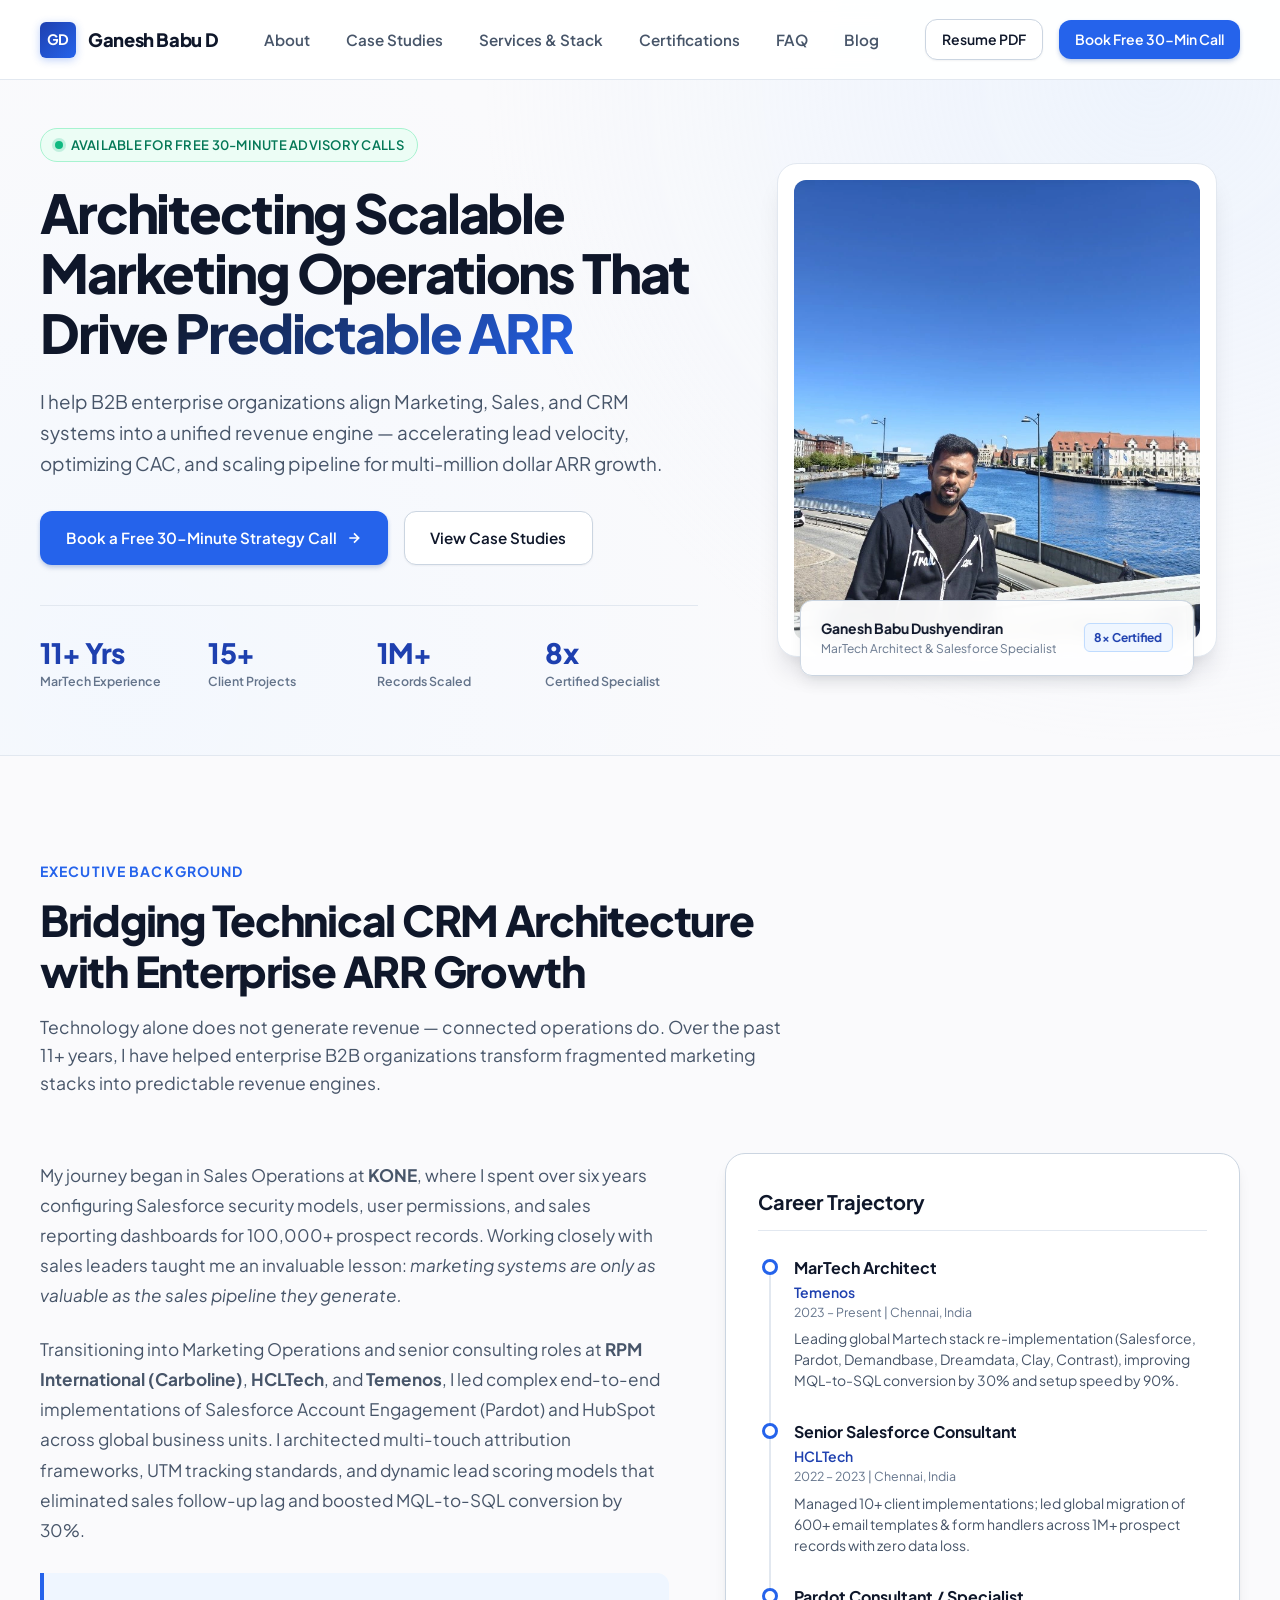
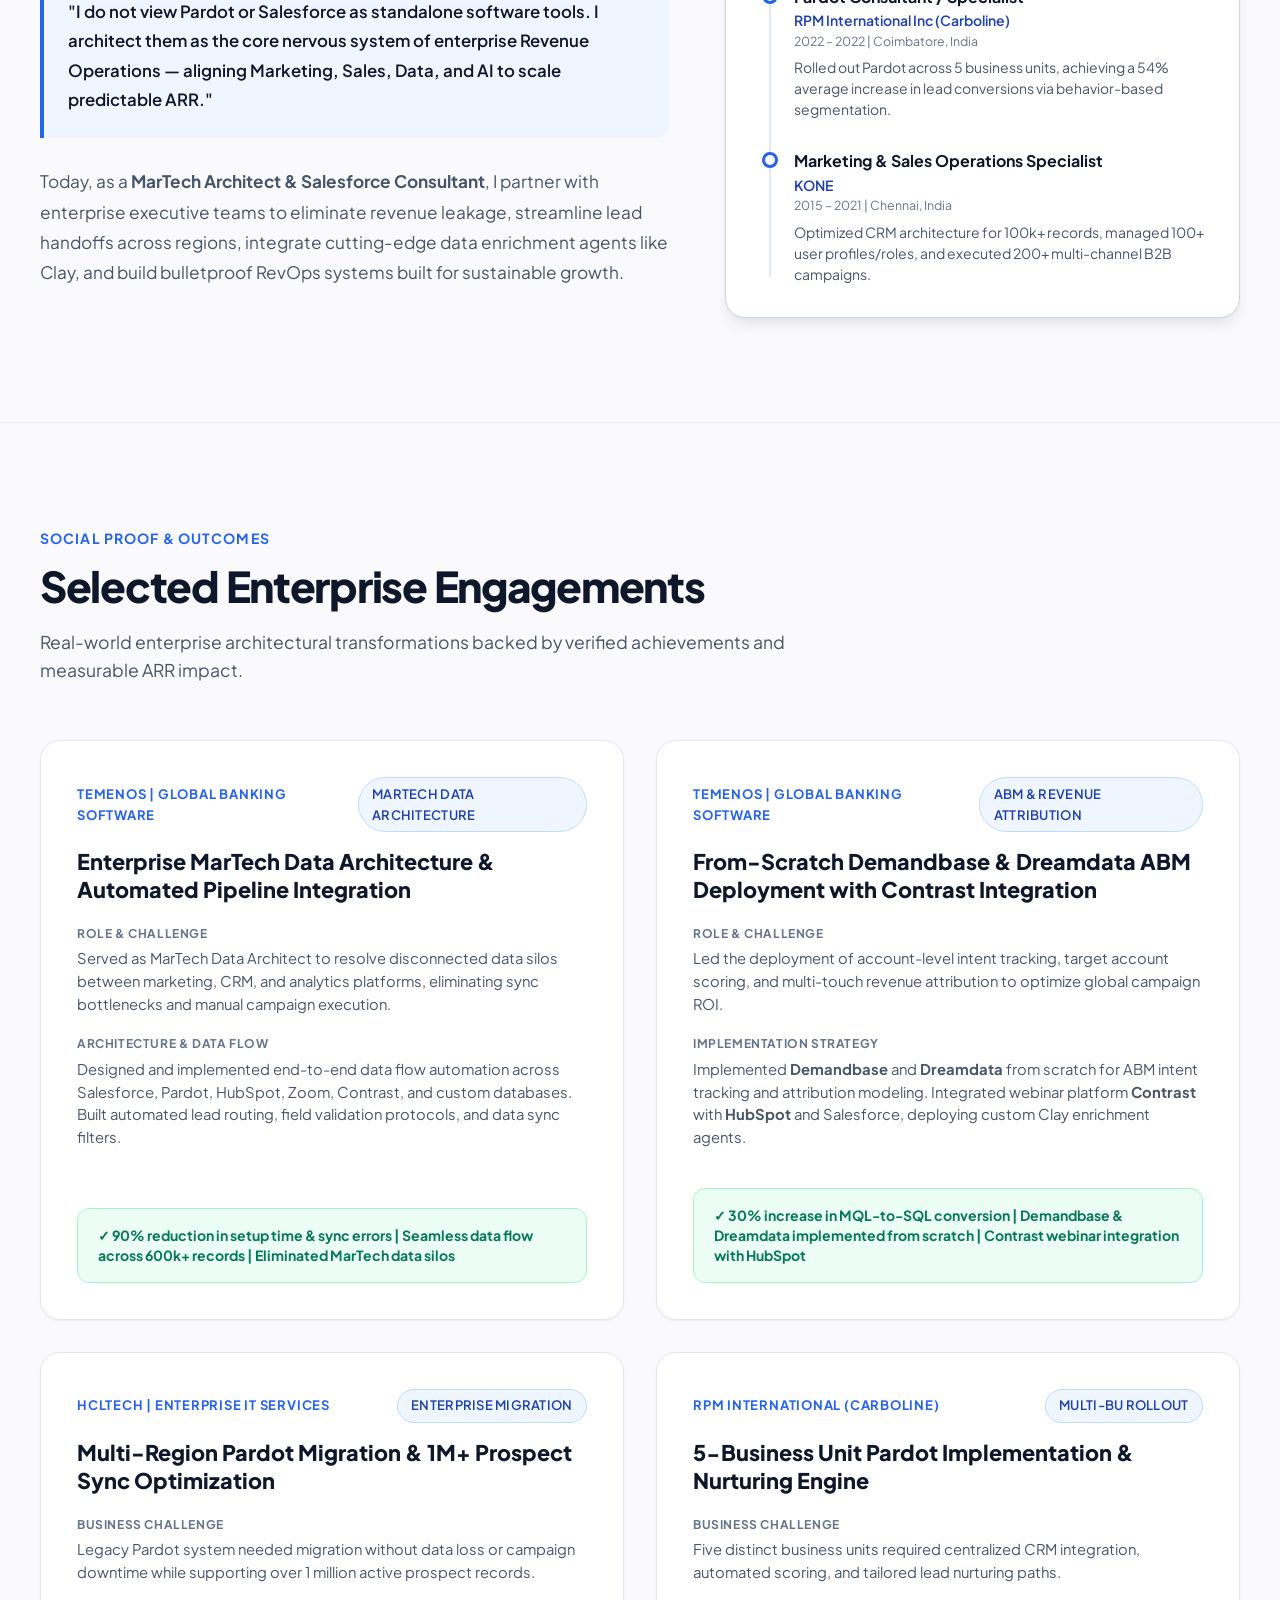
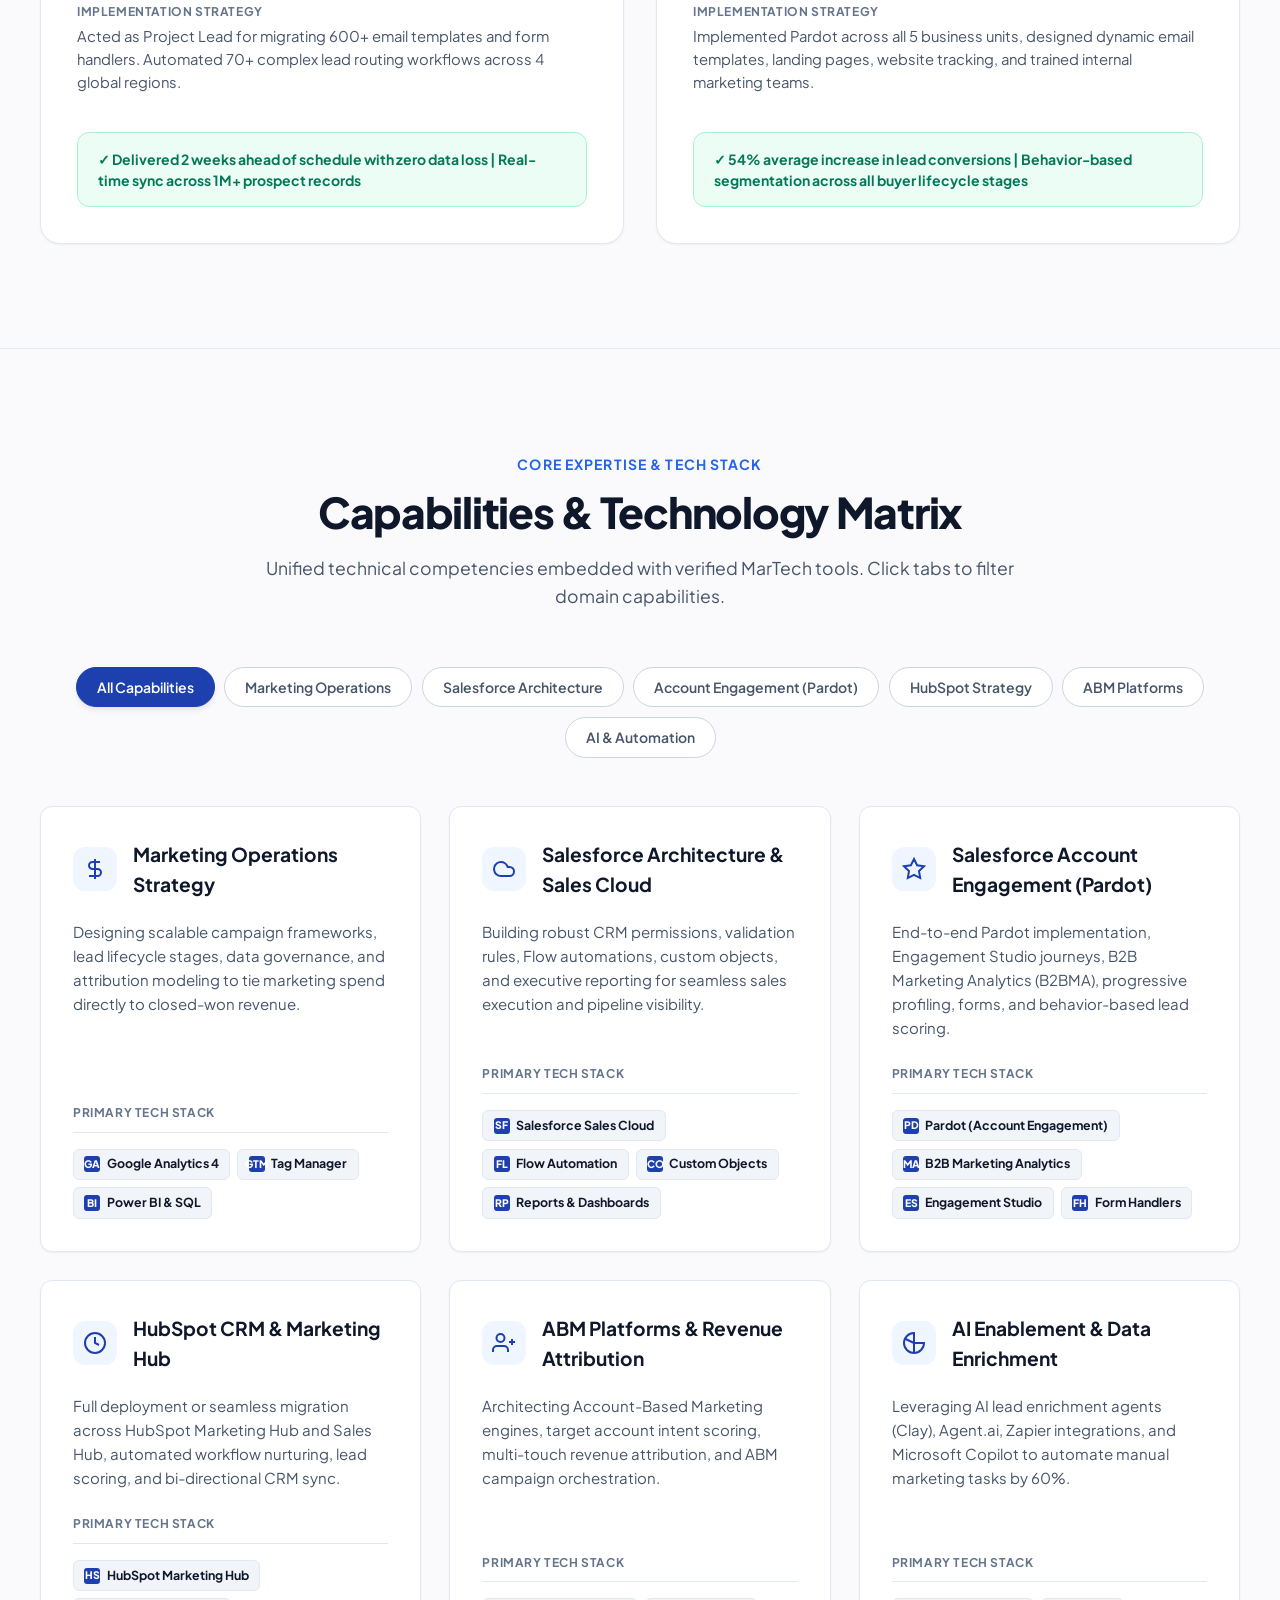
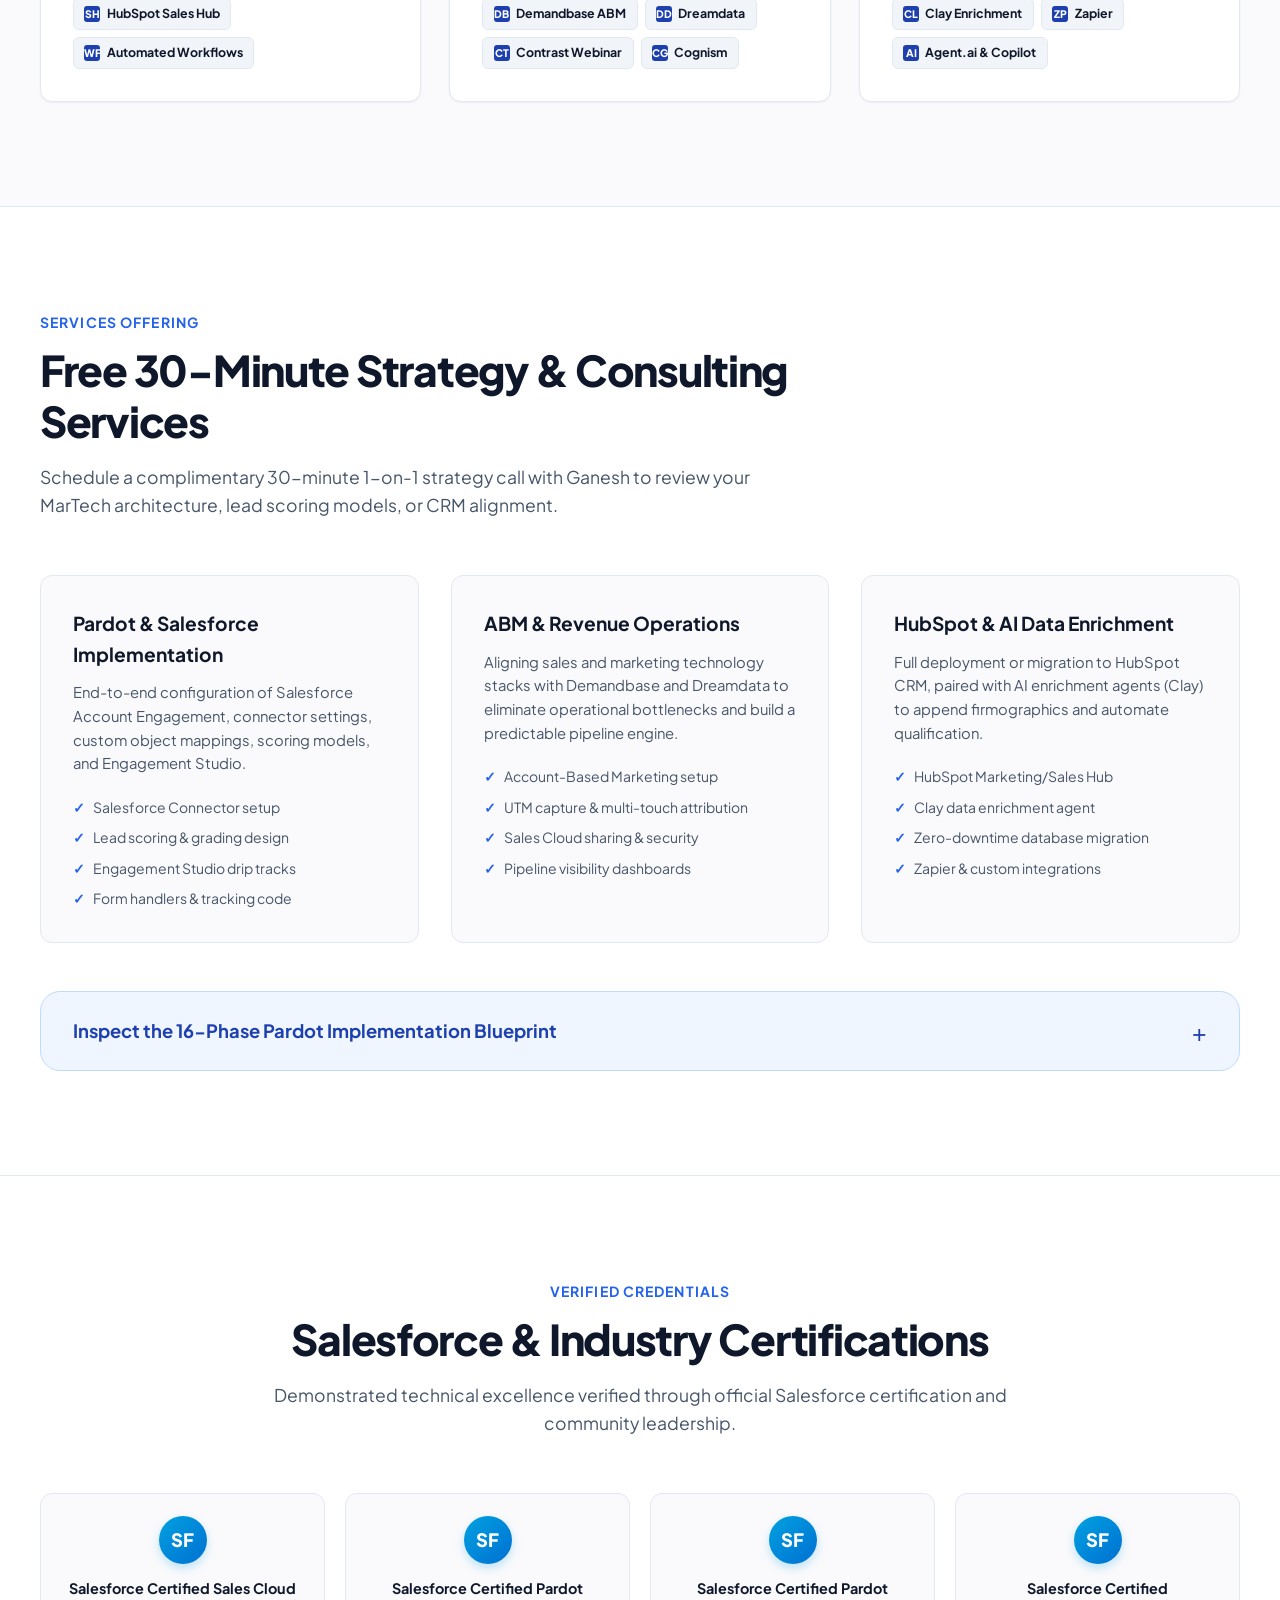
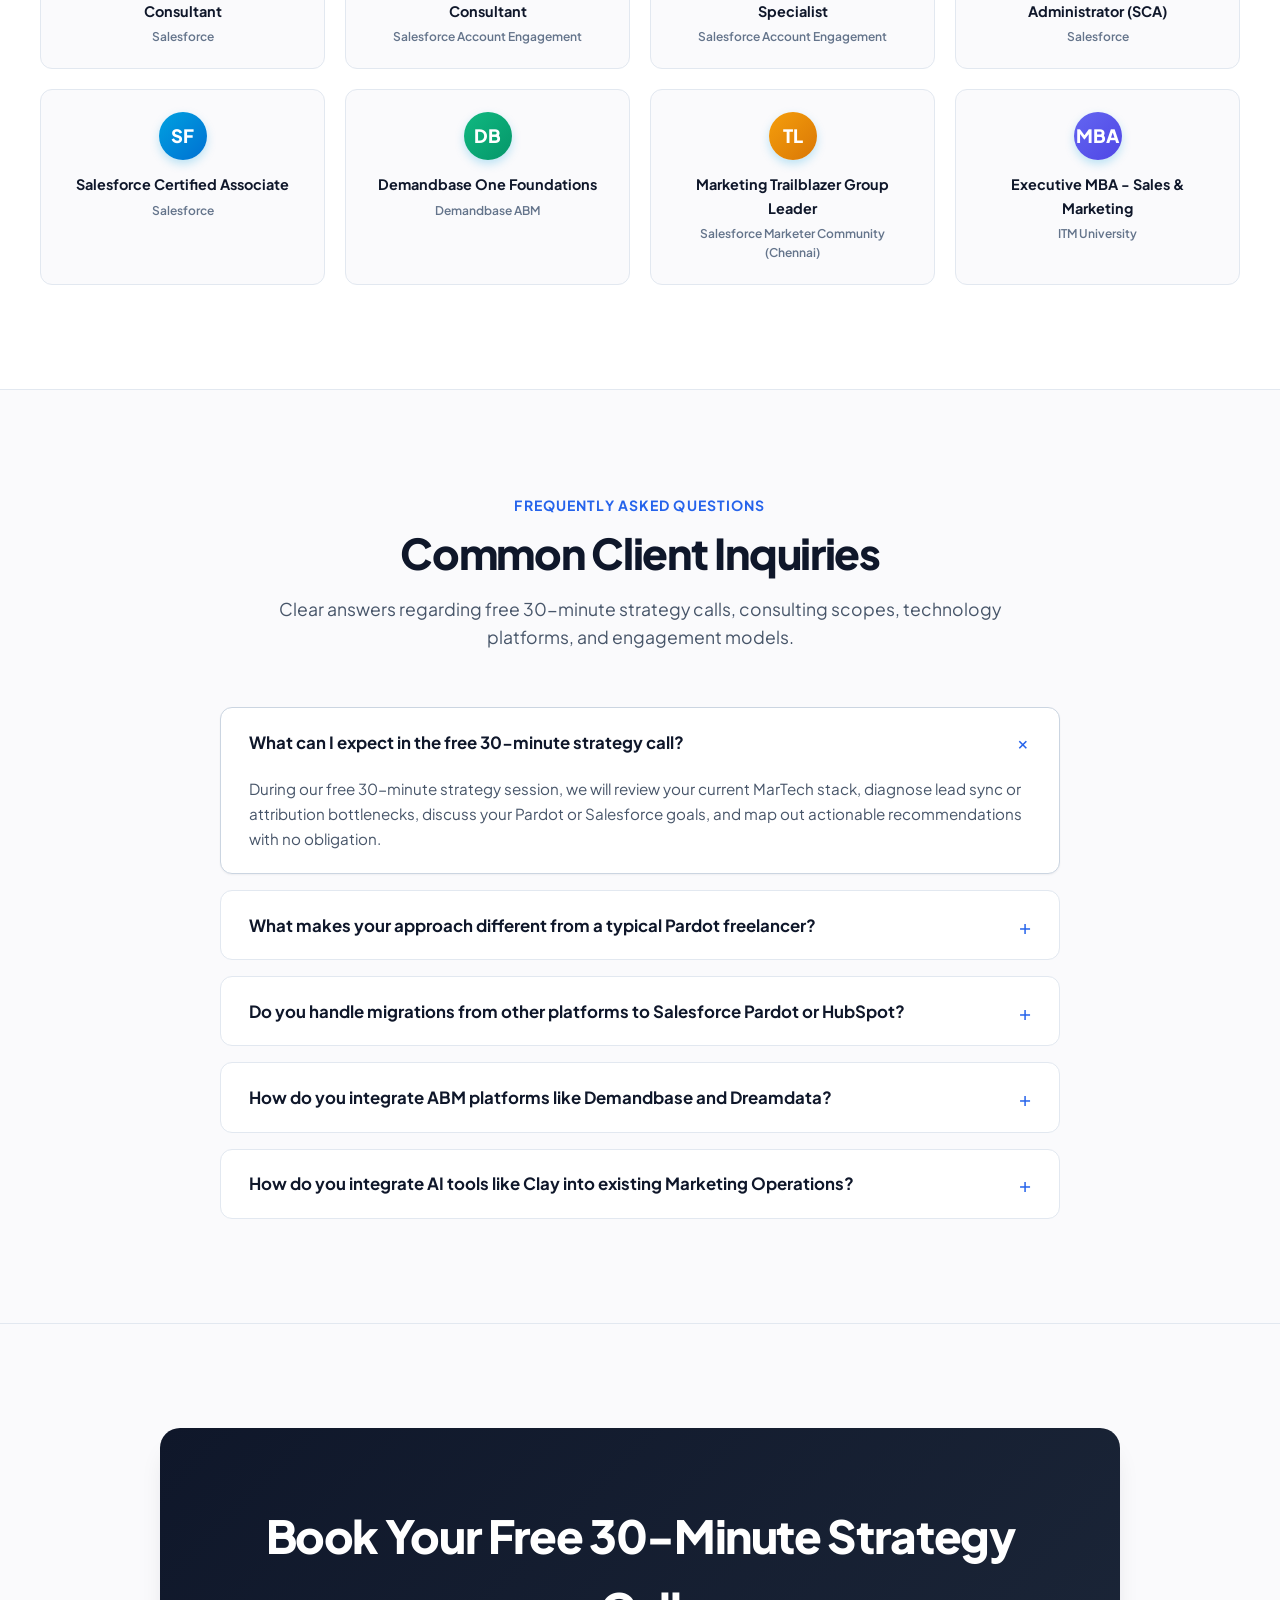
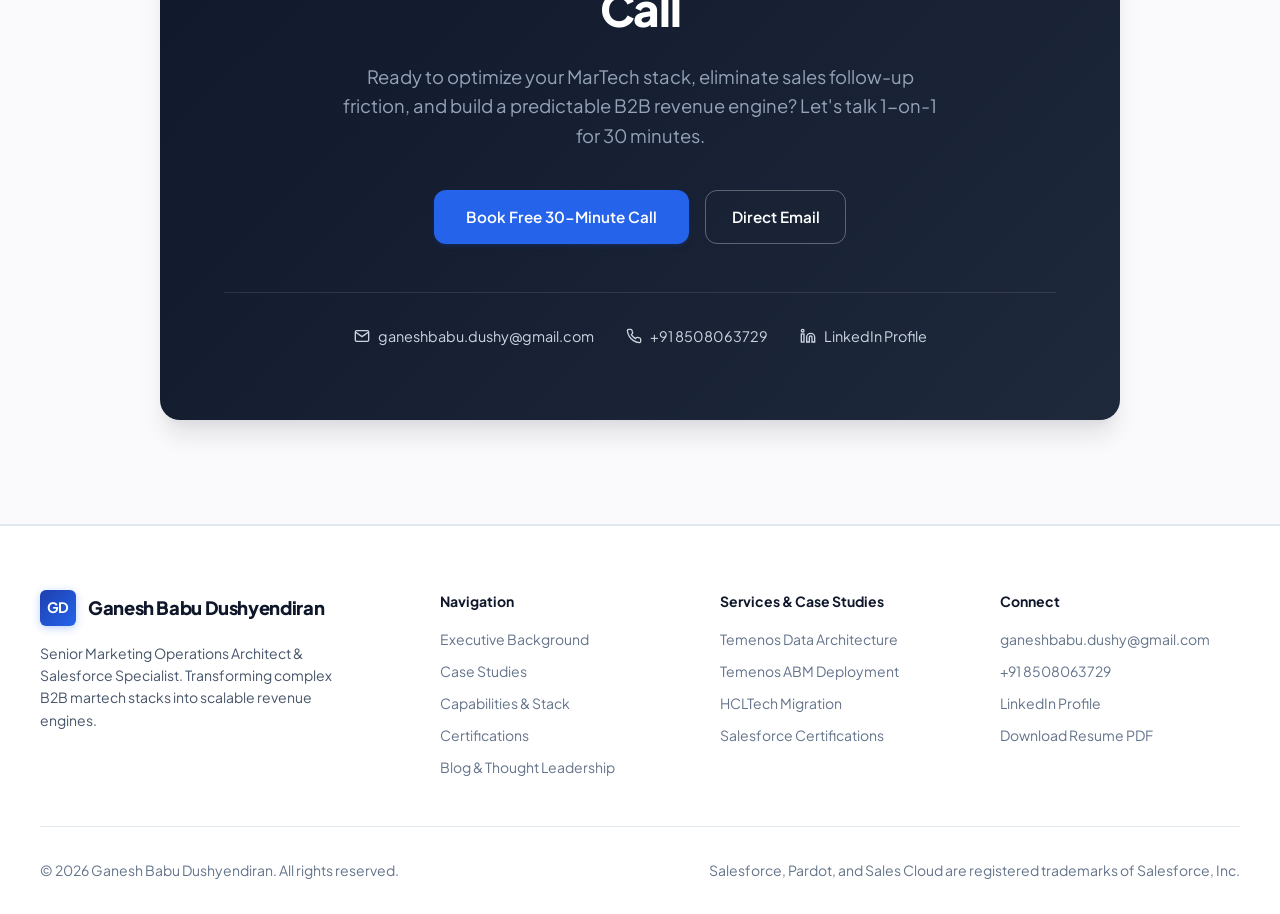
==== commit 270ab1d6: "Create Blog hub and MC Next articles" ====
--- a/index.html
+++ b/index.html
@@ -77,6 +77,7 @@
         <li><a href="#expertise" class="nav-link">Services & Stack</a></li>
         <li><a href="#certifications" class="nav-link">Certifications</a></li>
         <li><a href="#faq" class="nav-link">FAQ</a></li>
+        <li><a href="./marketing-cloud-next/index.html" class="nav-link">Blog</a></li>
       </ul>
 
       <div class="nav-actions">
@@ -98,6 +99,7 @@
     <a href="#expertise" class="nav-link">Services & Stack</a>
     <a href="#certifications" class="nav-link">Certifications</a>
     <a href="#faq" class="nav-link">FAQ</a>
+    <a href="./marketing-cloud-next/index.html" class="nav-link">Blog</a>
     <a href="./GaneshBabuDushyendiran_Resume.pdf" target="_blank" class="btn btn-secondary btn-sm">Download Resume</a>
     <a href="#contact" class="btn btn-primary btn-sm open-modal">Book Free 30-Min Call</a>
   </div>
@@ -835,32 +837,32 @@
     </div>
   </section>
 
-  <!-- DISCOVERY CALL MODAL -->
+  <!-- DISCOVERY CALL MODAL (Formspree Integration) -->
   <div class="modal-overlay" id="discoveryModal">
     <div class="modal-box">
       <span class="modal-close" id="closeModal">&times;</span>
       <h3 class="modal-title">Book a Free 30-Minute Strategy Call</h3>
       <p class="modal-sub">Schedule a complimentary 30-minute 1-on-1 consultation with Ganesh to review your MarTech & RevOps architecture.</p>
 
-      <form id="discoveryForm">
+      <form action="https://formspree.io/f/mnjeogjk" method="POST" id="discoveryForm">
         <div class="form-group">
-          <label class="form-label" for="fullName">Your Full Name</label>
-          <input type="text" id="fullName" class="form-input" placeholder="e.g. Sarah Jenkins" required>
+          <label class="form-label" for="fullName">Full Name</label>
+          <input type="text" id="fullName" name="fullName" class="form-input" placeholder="e.g. Sarah Jenkins" required>
         </div>
 
         <div class="form-group">
           <label class="form-label" for="workEmail">Work Email</label>
-          <input type="email" id="workEmail" class="form-input" placeholder="e.g. sarah@company.com" required>
+          <input type="email" id="workEmail" name="workEmail" class="form-input" placeholder="e.g. sarah@company.com" required>
         </div>
 
         <div class="form-group">
-          <label class="form-label" for="companyName">Company & Team Size</label>
-          <input type="text" id="companyName" class="form-input" placeholder="e.g. Acme Corp (100-500 employees)" required>
+          <label class="form-label" for="companyName">Company</label>
+          <input type="text" id="companyName" name="companyName" class="form-input" placeholder="e.g. Acme Corp" required>
         </div>
 
         <div class="form-group">
           <label class="form-label" for="serviceInterest">Primary Discussion Topic</label>
-          <select id="serviceInterest" class="form-select" required>
+          <select id="serviceInterest" name="discussionTopic" class="form-select" required>
             <option value="pardot">Salesforce Pardot Implementation / Migration</option>
             <option value="abm">ABM Platforms (Demandbase & Dreamdata Setup)</option>
             <option value="revops">Revenue Operations & Lead Lifecycle Design</option>
@@ -873,7 +875,7 @@
 
         <div class="form-group">
           <label class="form-label" for="projectOverview">Project Goals / Questions for Call</label>
-          <textarea id="projectOverview" class="form-textarea" rows="3" placeholder="Briefly share your current challenges or questions for our 30-minute call..."></textarea>
+          <textarea id="projectOverview" name="projectOverview" class="form-textarea" rows="3" placeholder="Briefly share your current challenges or questions for our 30-minute call..."></textarea>
         </div>
 
         <button type="submit" class="btn btn-primary" style="width: 100%; margin-top: 0.5rem;">
@@ -906,6 +908,7 @@
             <li><a href="#projects">Case Studies</a></li>
             <li><a href="#expertise">Capabilities & Stack</a></li>
             <li><a href="#certifications">Certifications</a></li>
+            <li><a href="./marketing-cloud-next/index.html">Blog & Thought Leadership</a></li>
           </ul>
         </div>
 
